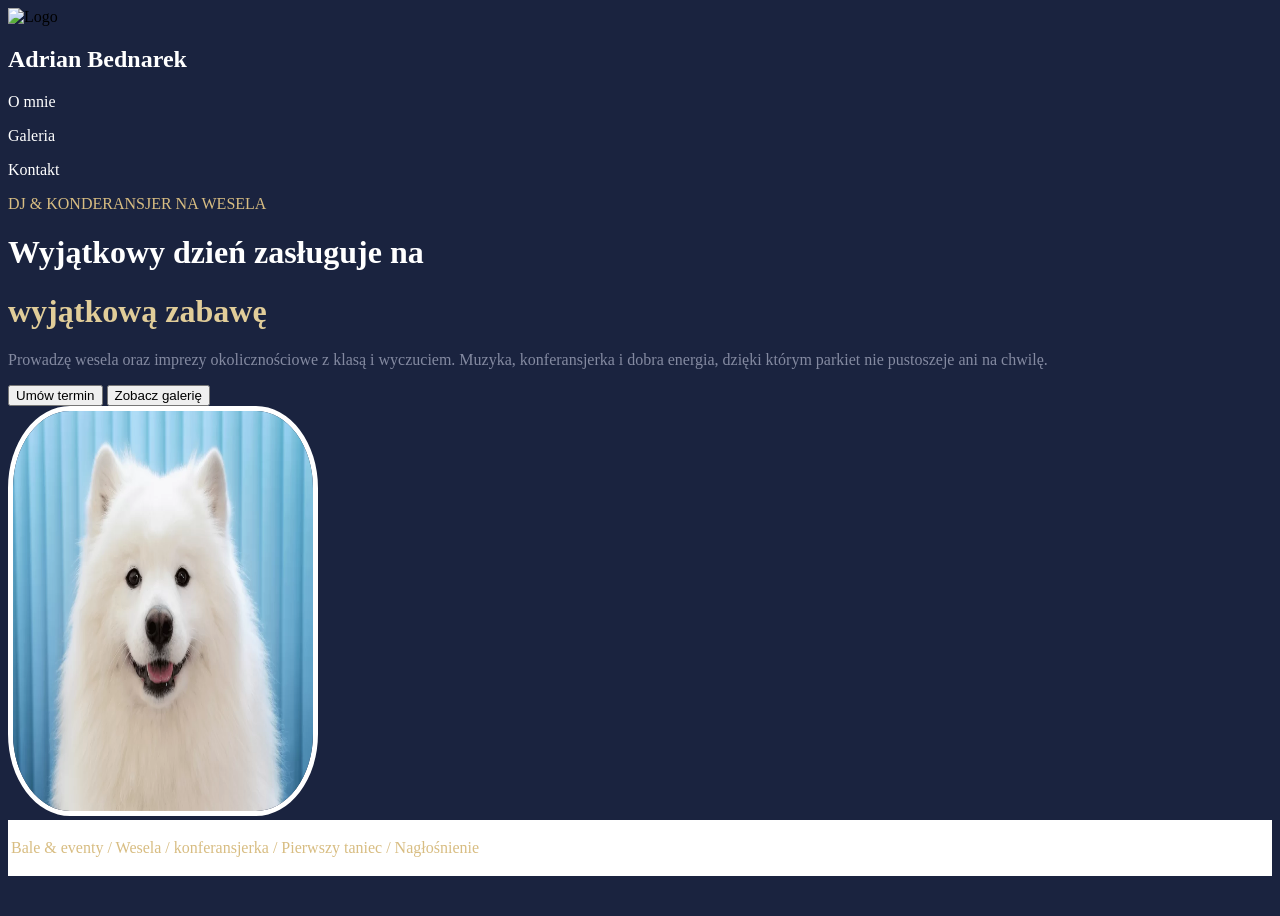
==== dj-site.html @ b56ab408 "Add initial DJ site (HTML, CSS, image) Adds a simple one-page DJ website: dj-site.html, dj-site.css " ====
<!doctype html>
<html lang="en">
	<head>
		<title>Strona DJ</title>
		<meta charset="UTF-8" />
		<meta name="viewport" content="width=device-width, inital-scale=1" />
		<link rel="stylesheet" href="dj-site.css" />
	</head>
	<body>
		<div class="header-section">
			<img src="logo.png" alt="Logo" class="logo" />
			<h2 class="title">Adrian Bednarek</h2>
			<p>O mnie</p>
			<p>Galeria</p>
			<p>Kontakt</p>
		</div>
		<div class="left-section">
			<p class="mini-title">DJ & KONDERANSJER NA WESELA</p>
			<div class="motto">
				<h1 class="motto-1">Wyjątkowy dzień zasługuje na</h1>
				<h1 class="motto-2">wyjątkową zabawę</h1>
			</div>
			<p class="description">
				Prowadzę wesela oraz imprezy okolicznościowe z klasą i wyczuciem.
				Muzyka, konferansjerka i dobra energia, dzięki którym parkiet nie
				pustoszeje ani na chwilę.
			</p>
			<div class="buttons-section">
				<button type="button">Umów termin</button>
				<button type="button" class="gallery-button">Zobacz galerię</button>
			</div>
		</div>
		<div class="right-section">
			<img src="photo1.png" alt="Photo of the DJ" class="photo" />
		</div>
		<div class="footer">
			<p class="footer-text">
				Bale & eventy / Wesela / konferansjerka / Pierwszy taniec / Nagłośnienie
			</p>
		</div>
	</body>
</html>
---- dj-site.css ----
:root {
	--background: #1a233f;
	--contrast-color: #d8bd82;
	--contrast-color-lighter: #e1cd99;
	--blue: #848aa1;
}

body {
	background-color: var(--background);
	min-height: 100vh;
}

.title {
	color: white;
}

.header-section p {
	color: white;
}

.mini-title {
	color: var(--contrast-color);
}

.motto-1 {
	color: white;
}

.motto-2 {
	color: var(--contrast-color-lighter);
}

.description {
	color: var(--blue);
}

.photo {
	width: 300px;
	height: 400px;
	border: 5px solid white;
	border-radius: 20%;
}

.footer {
	background-color: white;
	padding: 3px;
}

.footer-text {
	color: var(--contrast-color);
}
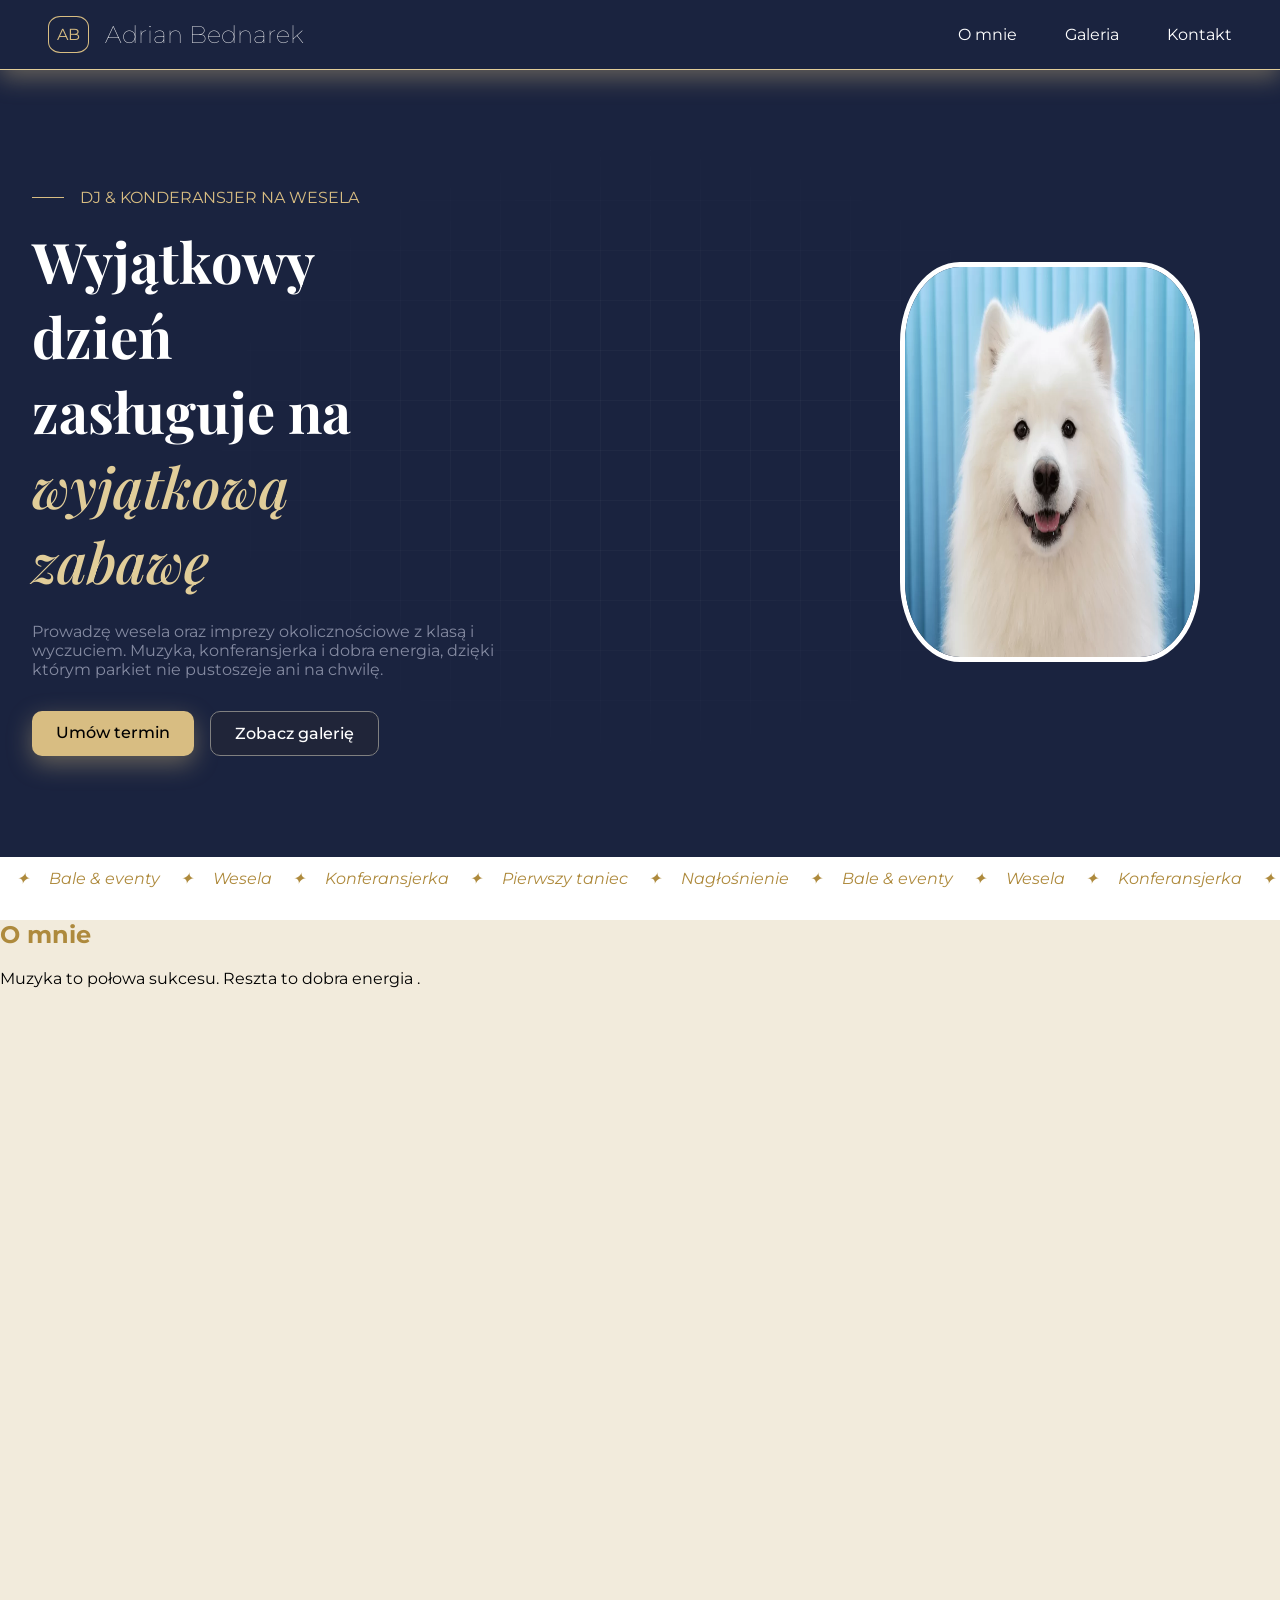
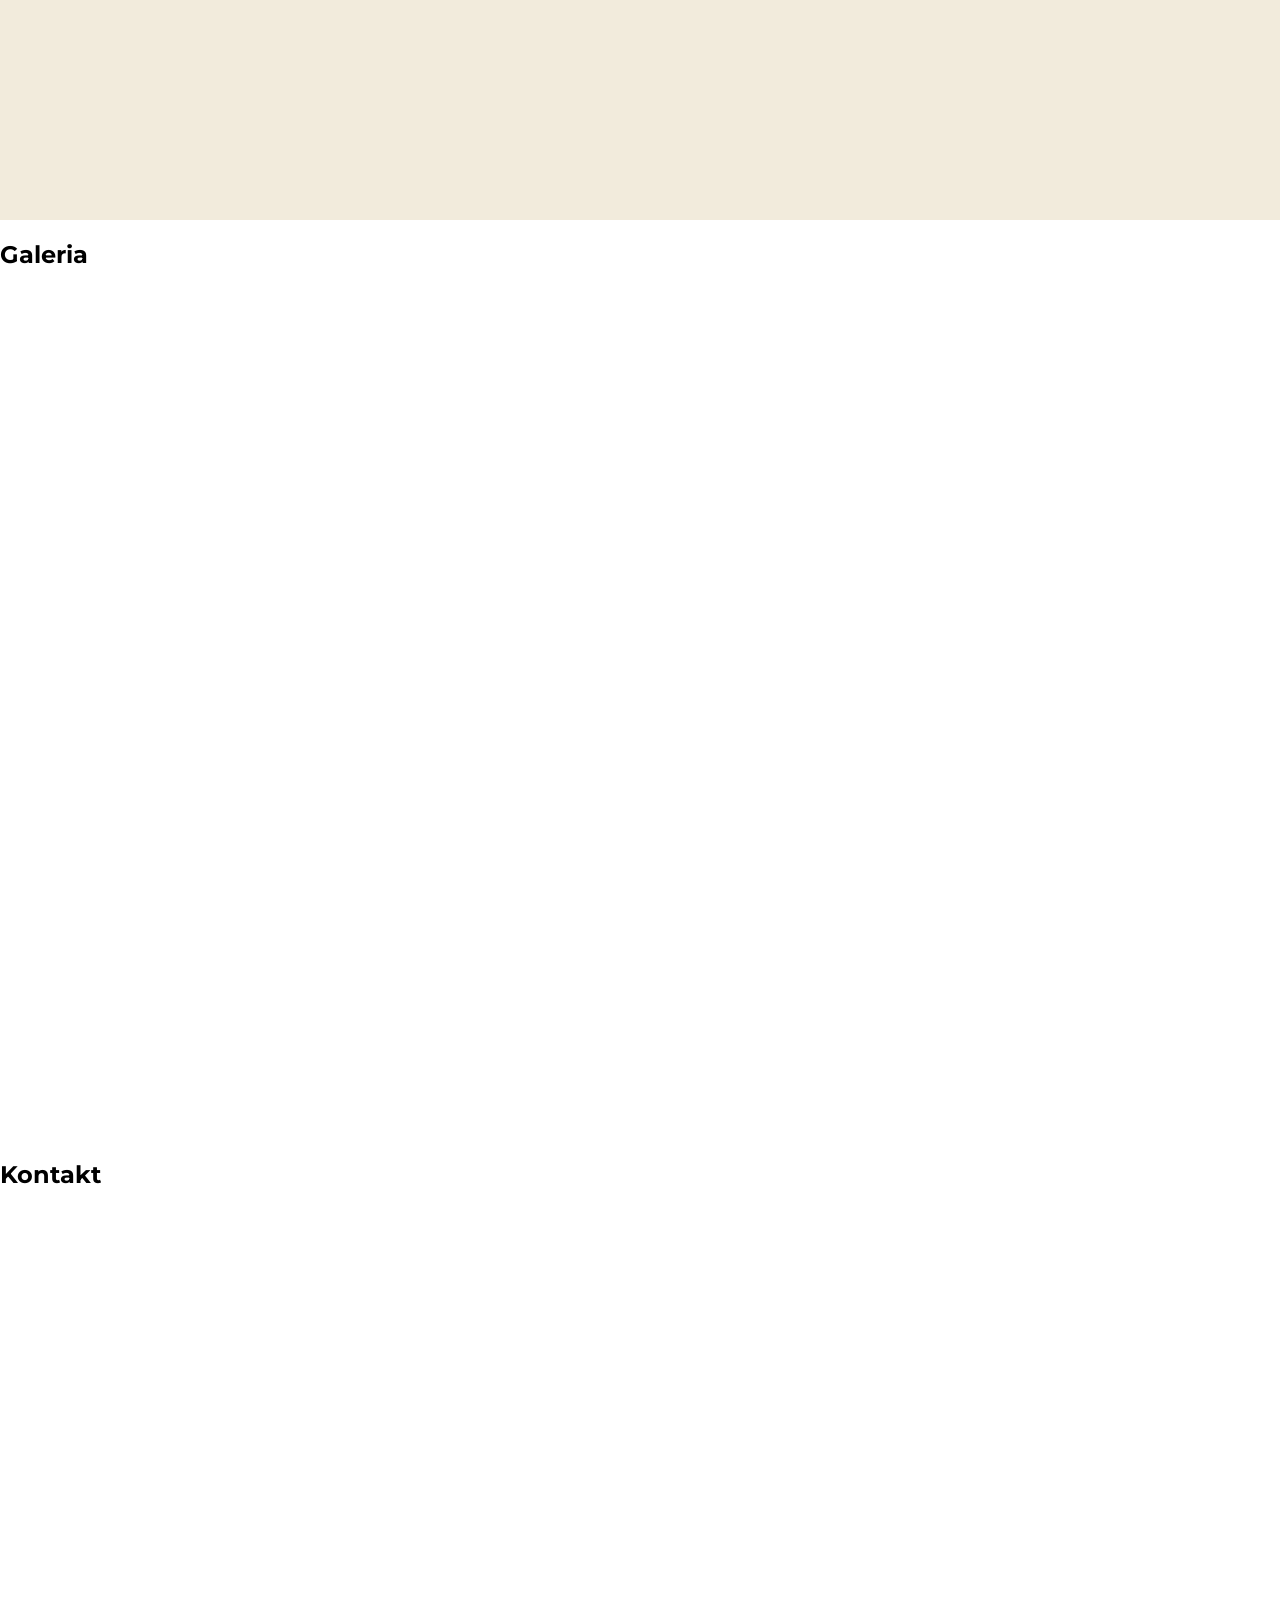
==== commit fd31a120: "Redesign hero, add grid background & layout Revamped homepage structure and styling: fixed viewport " ====
--- a/dj-site.html
+++ b/dj-site.html
@@ -3,40 +3,94 @@
 	<head>
 		<title>Strona DJ</title>
 		<meta charset="UTF-8" />
-		<meta name="viewport" content="width=device-width, inital-scale=1" />
+		<meta name="viewport" content="width=device-width, initial-scale=1" />
+		<link rel="preconnect" href="https://fonts.googleapis.com" />
+		<link rel="preconnect" href="https://fonts.gstatic.com" crossorigin />
+		<link
+			href="https://fonts.googleapis.com/css2?family=Montserrat:wght@400;600&family=Playfair+Display:ital,wght@0,600;1,600&display=swap"
+			rel="stylesheet"
+		/>
 		<link rel="stylesheet" href="dj-site.css" />
 	</head>
 	<body>
-		<div class="header-section">
-			<img src="logo.png" alt="Logo" class="logo" />
-			<h2 class="title">Adrian Bednarek</h2>
-			<p>O mnie</p>
-			<p>Galeria</p>
-			<p>Kontakt</p>
-		</div>
-		<div class="left-section">
-			<p class="mini-title">DJ & KONDERANSJER NA WESELA</p>
-			<div class="motto">
-				<h1 class="motto-1">Wyjątkowy dzień zasługuje na</h1>
-				<h1 class="motto-2">wyjątkową zabawę</h1>
+		<section id="home" class="hero-section">
+			<img src="grid.svg" class="grid-bg" alt="" />
+			<div class="header-section">
+				<div class="header-left">
+					<p class="logo">AB</p>
+					<h2 class="title">Adrian Bednarek</h2>
+				</div>
+				<div class="header-right">
+					<a href="#about-me">O mnie</a>
+					<a href="#gallery">Galeria</a>
+					<a href="#contact">Kontakt</a>
+				</div>
 			</div>
-			<p class="description">
-				Prowadzę wesela oraz imprezy okolicznościowe z klasą i wyczuciem.
-				Muzyka, konferansjerka i dobra energia, dzięki którym parkiet nie
-				pustoszeje ani na chwilę.
-			</p>
-			<div class="buttons-section">
-				<button type="button">Umów termin</button>
-				<button type="button" class="gallery-button">Zobacz galerię</button>
+			<div class="main">
+				<div class="main-left-section">
+					<p class="mini-title">DJ & KONDERANSJER NA WESELA</p>
+					<div class="motto">
+						<h1 class="motto-1">Wyjątkowy dzień zasługuje na</h1>
+						<h1 class="motto-2">wyjątkową zabawę</h1>
+					</div>
+					<p class="description">
+						Prowadzę wesela oraz imprezy okolicznościowe z klasą i wyczuciem.
+						Muzyka, konferansjerka i dobra energia, dzięki którym parkiet nie
+						pustoszeje ani na chwilę.
+					</p>
+					<div class="main-buttons-section">
+						<a href="url" class="contact-button">Umów termin</a>
+						<a href="url" class="gallery-button">Zobacz galerię</a>
+					</div>
+				</div>
+				<div class="main-right-section">
+					<img src="photo1.png" alt="Photo of the DJ" class="photo" />
+				</div>
 			</div>
-		</div>
-		<div class="right-section">
-			<img src="photo1.png" alt="Photo of the DJ" class="photo" />
-		</div>
-		<div class="footer">
-			<p class="footer-text">
-				Bale & eventy / Wesela / konferansjerka / Pierwszy taniec / Nagłośnienie
-			</p>
-		</div>
+			<div class="footer">
+				<div class="marquee-track">
+					<span class="marquee-item">
+						<span class="star">✦</span> Bale &amp; eventy
+						<span class="star">✦</span> Wesela
+						<span class="star">✦</span> Konferansjerka
+						<span class="star">✦</span> Pierwszy taniec
+						<span class="star">✦</span> Nagłośnienie
+						<span class="star">✦</span> Bale &amp; eventy
+						<span class="star">✦</span> Wesela
+						<span class="star">✦</span> Konferansjerka
+						<span class="star">✦</span> Pierwszy taniec
+						<span class="star">✦</span> Nagłośnienie
+					</span>
+					<span class="marquee-item">
+						<span class="star">✦</span> Bale &amp; eventy
+						<span class="star">✦</span> Wesela
+						<span class="star">✦</span> Konferansjerka
+						<span class="star">✦</span> Pierwszy taniec
+						<span class="star">✦</span> Nagłośnienie
+						<span class="star">✦</span> Bale &amp; eventy
+						<span class="star">✦</span> Wesela
+						<span class="star">✦</span> Konferansjerka
+						<span class="star">✦</span> Pierwszy taniec
+						<span class="star">✦</span> Nagłośnienie
+					</span>
+				</div>
+			</div>
+		</section>
+		<section id="about-me" class="page-section">
+			<h2>O mnie</h2>
+			<div class="about-me-right-section">
+				<p>
+					Muzyka to połowa sukcesu. Reszta to
+					<span class="accent">dobra energia</span>
+					.
+				</p>
+			</div>
+		</section>
+		<section id="gallery" class="page-section">
+			<h2>Galeria</h2>
+		</section>
+		<section id="contact" class="page-section">
+			<h2>Kontakt</h2>
+		</section>
 	</body>
 </html>
--- a/dj-site.css
+++ b/dj-site.css
@@ -1,37 +1,141 @@
 :root {
-	--background: #1a233f;
+	--background-home: #1a233f;
+	--background-about-me: #f2ebdc;
 	--contrast-color: #d8bd82;
+	--contrast-color-darker: hsl(41, 48%, 46%);
 	--contrast-color-lighter: #e1cd99;
 	--blue: #848aa1;
+	--gray-blue: #202539;
+}
+
+* {
+	box-sizing: border-box;
+}
+
+html {
+	scroll-behavior: smooth;
 }
 
 body {
-	background-color: var(--background);
+	margin: 0;
+	font-family: "Montserrat", sans-serif;
+}
+
+.page-section {
 	min-height: 100vh;
 }
 
+.hero-section {
+	position: relative;
+	z-index: 0;
+	background-color: var(--background-home);
+	min-height: 100vh;
+	display: flex;
+	flex-direction: column;
+}
+
+.grid-bg {
+	position: absolute;
+	inset: 0;
+	width: 100%;
+	height: 100%;
+	z-index: -1;
+	pointer-events: none;
+}
+
+.header-section {
+	display: flex;
+	align-items: center;
+	justify-content: space-between;
+	width: 100%;
+	border-bottom: 1px solid var(--contrast-color-lighter);
+	box-shadow: 0 8px 24px rgba(216, 189, 130, 0.4);
+}
+
+.logo {
+	justify-self: left;
+	border: 0.01rem solid var(--contrast-color);
+	padding: 0.5rem;
+	border-radius: 30%;
+	color: var(--contrast-color);
+}
+
 .title {
 	color: white;
-}
-
-.header-section p {
-	color: white;
+	font-weight: 100;
+}
+
+.header-left {
+	display: flex;
+	align-items: center;
+	gap: 1rem;
+	padding: 0 0 0 3rem;
+}
+
+.header-right {
+	display: flex;
+	align-items: center;
+	gap: 3rem;
+	padding: 0 3rem 0 0;
+}
+
+.header-section a {
+	color: white;
+	text-decoration: none;
+}
+
+.main {
+	flex: 1;
+	display: flex;
+	align-items: center;
+	justify-content: space-between;
+}
+
+.main-left-section {
+	padding: 0 0 0 2rem;
+}
+
+.main-right-section {
+	padding: 0 5rem 0 0;
 }
 
 .mini-title {
+	display: flex;
+	align-items: center;
+	gap: 1rem;
 	color: var(--contrast-color);
 }
 
+.mini-title::before {
+	content: "";
+	width: 2em;
+	height: 1px;
+	background-color: var(--contrast-color);
+}
+
+.motto-1,
+.motto-2 {
+	font-family: "Playfair Display", serif;
+	font-size: 3.5rem;
+	margin: 0;
+}
+
 .motto-1 {
 	color: white;
+	max-width: 10ch;
 }
 
 .motto-2 {
 	color: var(--contrast-color-lighter);
+	font-style: italic;
+	font-weight: 550;
+	max-width: 10ch;
 }
 
 .description {
 	color: var(--blue);
+	max-width: 45ch;
+	margin: 1.5rem 0 2rem 0;
 }
 
 .photo {
@@ -41,11 +145,78 @@
 	border-radius: 20%;
 }
 
+.main-buttons-section {
+	display: flex;
+	gap: 1rem;
+}
+
+.main-buttons-section a {
+	display: inline-block;
+	padding: 0.75rem 1.5rem;
+	text-decoration: none;
+	border-radius: 10px;
+	font-weight: 510;
+}
+
+.contact-button {
+	background-color: var(--contrast-color);
+	color: var(--background);
+	box-shadow: 0 8px 24px rgba(216, 189, 130, 0.4);
+	transition: box-shadow 0.3s;
+}
+
+.contact-button:hover {
+	box-shadow: 0 8px 32px rgba(216, 189, 130, 0.6);
+}
+
+.gallery-button {
+	background-color: var(--gray-blue);
+	color: white;
+	border: 0.01rem solid gray;
+}
+
 .footer {
+	overflow: hidden;
 	background-color: white;
-	padding: 3px;
-}
-
-.footer-text {
-	color: var(--contrast-color);
-}
+	padding: 0.75rem 0;
+}
+
+.marquee-track {
+	display: flex;
+	width: max-content;
+	animation: scroll 15s linear infinite;
+}
+
+.marquee-item {
+	white-space: nowrap;
+	color: var(--contrast-color-darker);
+	font-style: italic;
+}
+
+.star {
+	margin: 0 1rem 0 1rem;
+}
+
+@keyframes scroll {
+	from {
+		transform: translateX(0);
+	}
+	to {
+		transform: translateX(-50%);
+	}
+}
+
+#about-me {
+	background-color: var(--background-about-me);
+}
+
+#about-me h2 {
+	display: flex;
+	align-items: center;
+	gap: 1rem;
+	color: var(--contrast-color-darker);
+}
+
+#about-me h1 {
+	color: black;
+}
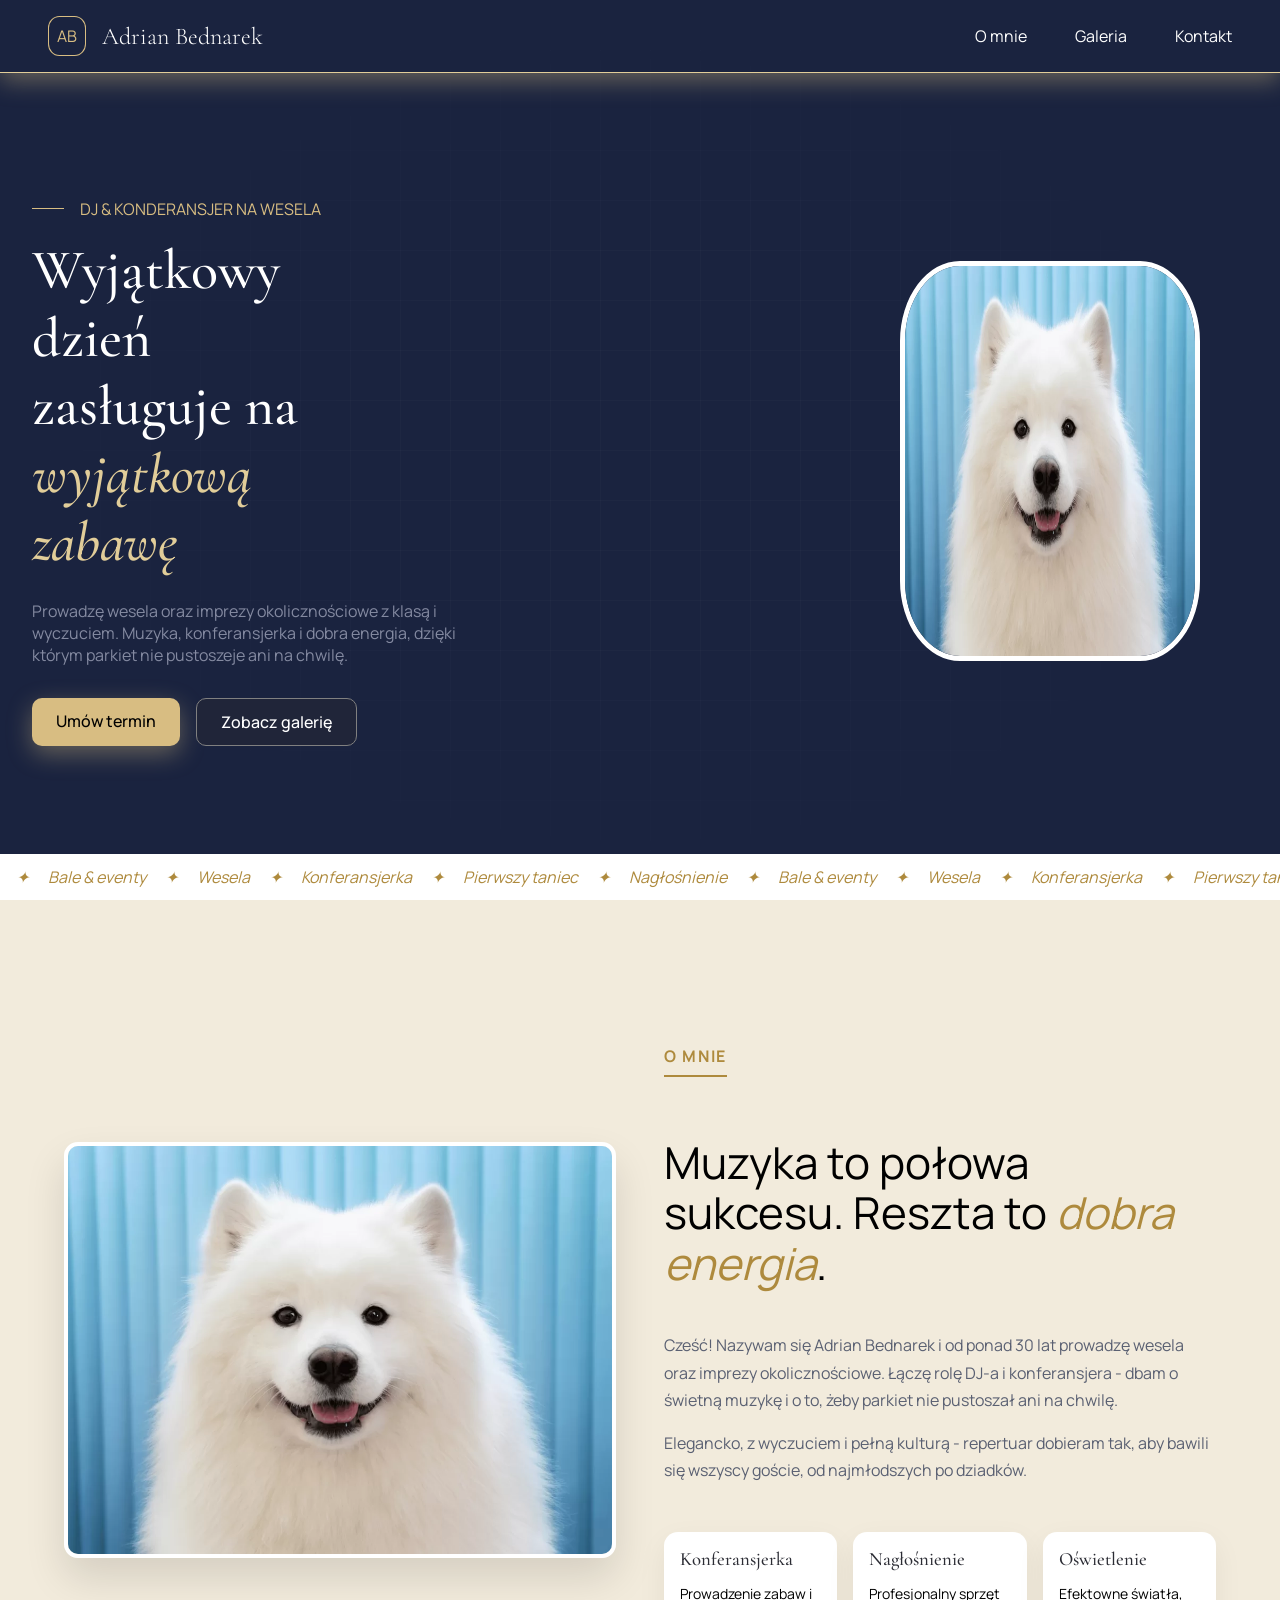
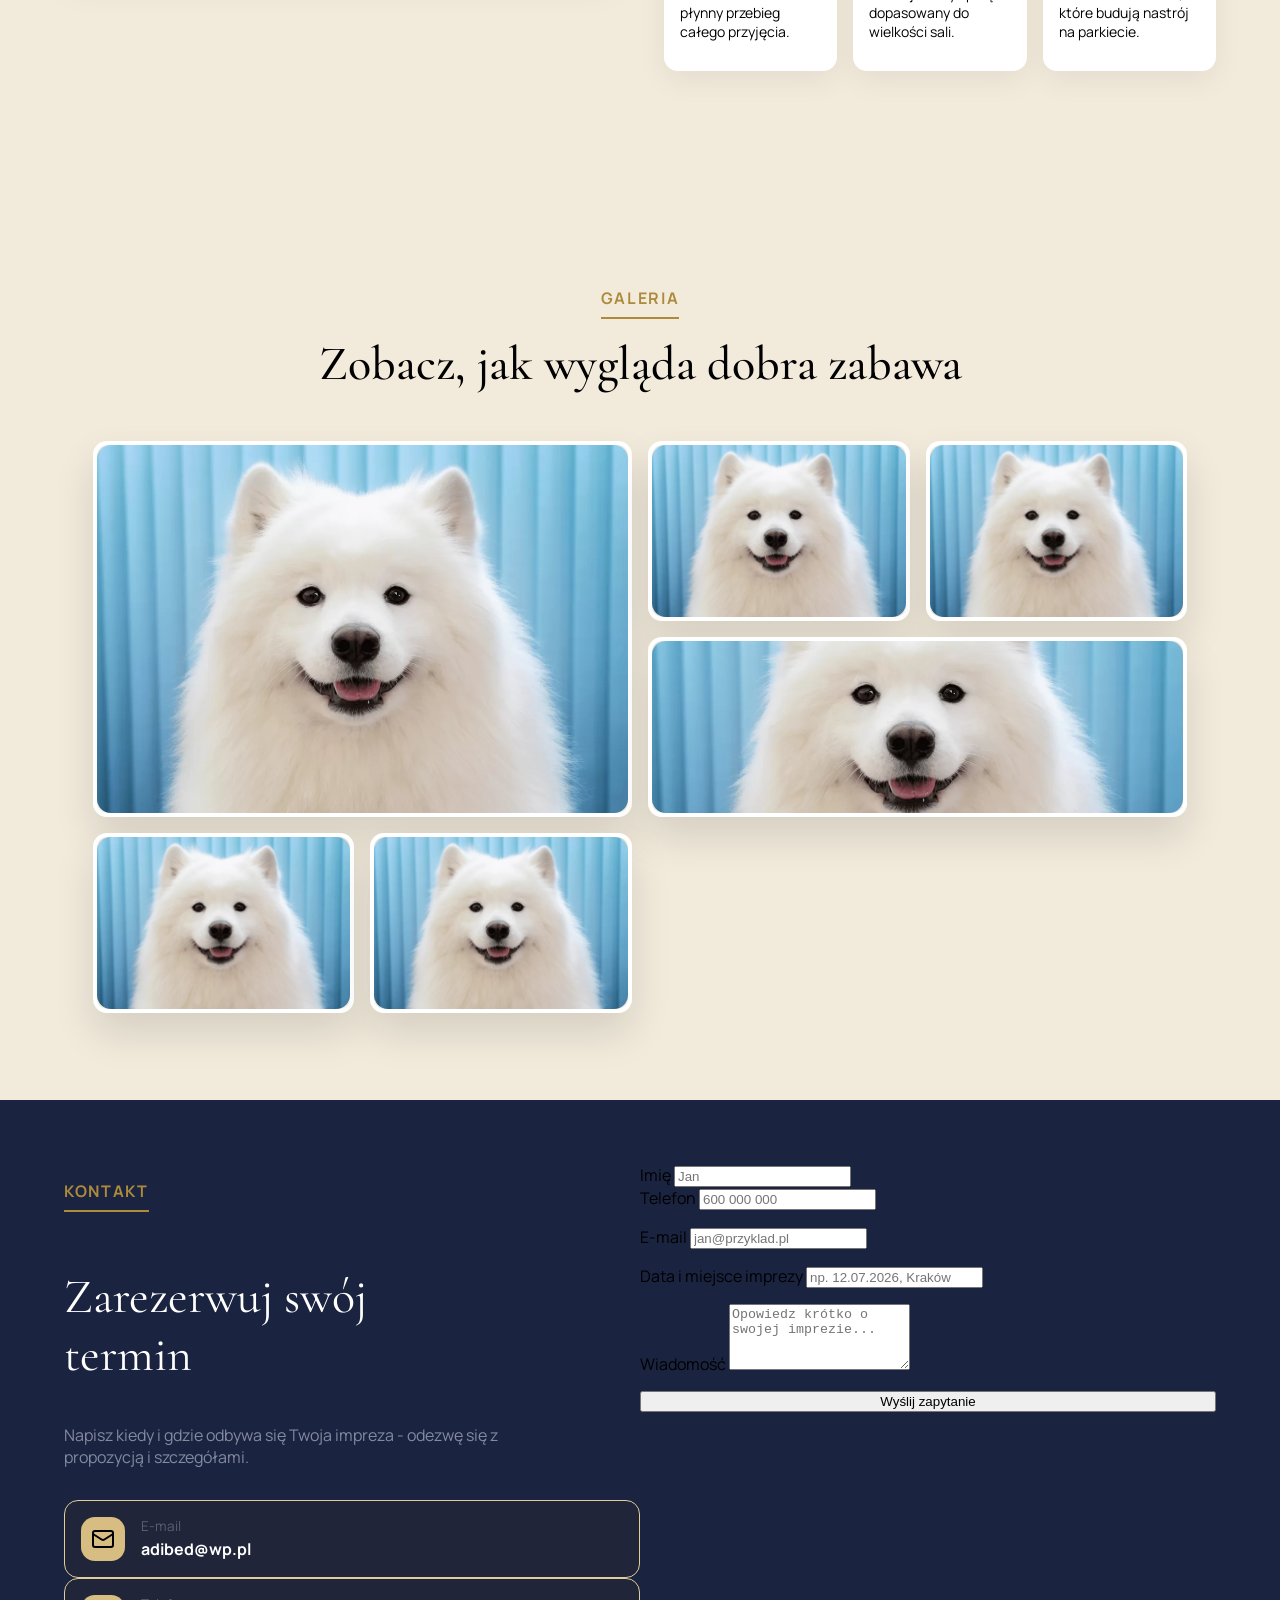
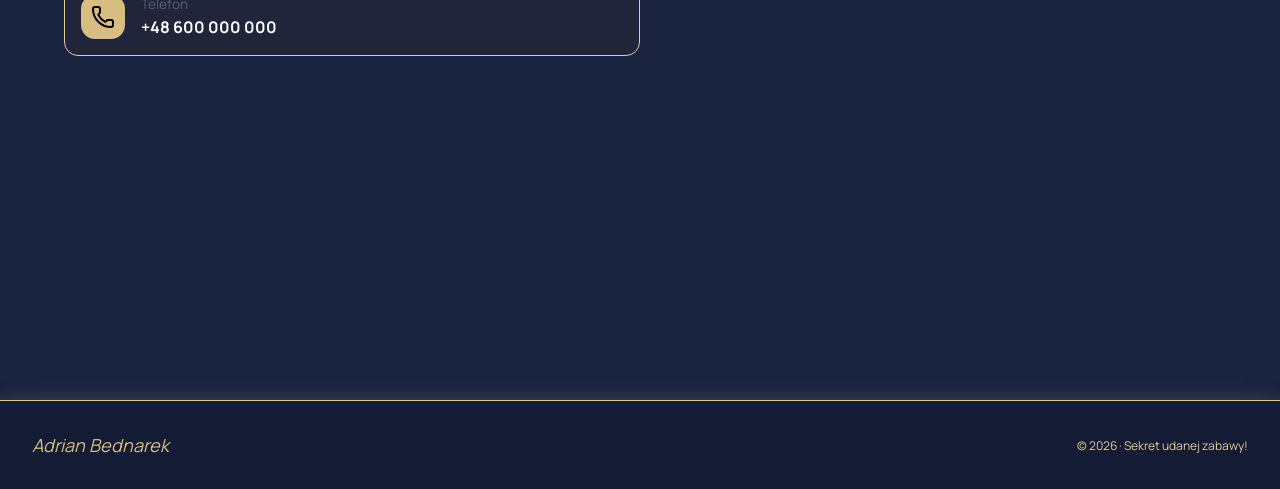
==== commit a86416bf: "Revamp site styles and add content sections Overhaul styling and layout: reorganized CSS variables a" ====
--- a/dj-site.html
+++ b/dj-site.html
@@ -7,14 +7,19 @@
 		<link rel="preconnect" href="https://fonts.googleapis.com" />
 		<link rel="preconnect" href="https://fonts.gstatic.com" crossorigin />
 		<link
-			href="https://fonts.googleapis.com/css2?family=Montserrat:wght@400;600&family=Playfair+Display:ital,wght@0,600;1,600&display=swap"
+			href="https://fonts.googleapis.com/css2?family=Cormorant+Garamond:ital,wght@0,300..700;1,300..700&family=Libertinus+Serif:ital,wght@0,400;0,600;0,700;1,400;1,600;1,700&display=swap"
+			rel="stylesheet"
+		/>
+		<link rel="preconnect" href="https://fonts.googleapis.com" />
+		<link rel="preconnect" href="https://fonts.gstatic.com" crossorigin />
+		<link
+			href="https://fonts.googleapis.com/css2?family=Cormorant+Garamond:ital,wght@0,300..700;1,300..700&family=Libertinus+Serif:ital,wght@0,400;0,600;0,700;1,400;1,600;1,700&family=Manrope:wght@200..800&display=swap"
 			rel="stylesheet"
 		/>
 		<link rel="stylesheet" href="dj-site.css" />
 	</head>
 	<body>
 		<section id="home" class="hero-section">
-			<img src="grid.svg" class="grid-bg" alt="" />
 			<div class="header-section">
 				<div class="header-left">
 					<p class="logo">AB</p>
@@ -77,20 +82,161 @@
 			</div>
 		</section>
 		<section id="about-me" class="page-section">
-			<h2>O mnie</h2>
+			<div class="about-me-left-section">
+				<img src="photo1.png" alt="photo" />
+			</div>
 			<div class="about-me-right-section">
-				<p>
+				<p class="about-me-title">O mnie</p>
+				<p class="about-me-motto">
 					Muzyka to połowa sukcesu. Reszta to
-					<span class="accent">dobra energia</span>
-					.
-				</p>
+					<span class="accent">dobra energia</span>.
+				</p>
+				<p class="about-me-description">
+					Cześć! Nazywam się Adrian Bednarek i od ponad 30 lat prowadzę wesela
+					oraz imprezy okolicznościowe. Łączę rolę DJ-a i konferansjera - dbam o
+					świetną muzykę i o to, żeby parkiet nie pustoszał ani na chwilę.
+				</p>
+				<p class="about-me-description">
+					Elegancko, z wyczuciem i pełną kulturą - repertuar dobieram tak, aby
+					bawili się wszyscy goście, od najmłodszych po dziadków.
+				</p>
+				<div class="services">
+					<div class="service">
+						<h3 class="service-title">Konferansjerka</h3>
+						<p class="service-description">
+							Prowadzenie zabaw i płynny przebieg całego przyjęcia.
+						</p>
+					</div>
+					<div class="service">
+						<h3 class="service-title">Nagłośnienie</h3>
+						<p class="service-description">
+							Profesjonalny sprzęt dopasowany do wielkości sali.
+						</p>
+					</div>
+					<div class="service">
+						<h3 class="service-title">Oświetlenie</h3>
+						<p class="service-description">
+							Efektowne światła, które budują nastrój na parkiecie.
+						</p>
+					</div>
+				</div>
 			</div>
 		</section>
 		<section id="gallery" class="page-section">
-			<h2>Galeria</h2>
+			<p class="gallery-title">Galeria</p>
+			<h2>Zobacz, jak wygląda dobra zabawa</h2>
+			<div class="gallery-grid">
+				<div class="gallery-item big">
+					<img src="photo1.png" alt="photo" />
+				</div>
+				<div class="gallery-item">
+					<img src="photo1.png" alt="photo" />
+				</div>
+				<div class="gallery-item">
+					<img src="photo1.png" alt="photo" />
+				</div>
+				<div class="gallery-item wide">
+					<img src="photo1.png" alt="photo" />
+				</div>
+				<div class="gallery-item">
+					<img src="photo1.png" alt="photo" />
+				</div>
+				<div class="gallery-item">
+					<img src="photo1.png" alt="photo" />
+				</div>
+			</div>
 		</section>
 		<section id="contact" class="page-section">
-			<h2>Kontakt</h2>
-		</section>
+			<div class="contact-left-section">
+				<p class="contact-title">Kontakt</p>
+				<h2>Zarezerwuj swój termin</h2>
+				<p class="description">
+					Napisz kiedy i gdzie odbywa się Twoja impreza - odezwę się z
+					propozycją i szczegółami.
+				</p>
+				<a href="mailto:adibed@wp.pl" class="contact-card">
+					<span class="contact-card-icon">
+						<img src="mail.svg" alt="" class="icon" />
+					</span>
+					<div class="contact-card-text">
+						<span class="contact-card-label">E-mail</span>
+						<span class="contact-card-value">adibed@wp.pl</span>
+					</div>
+				</a>
+				<a href="tel:+48600000000" class="contact-card">
+					<span class="contact-card-icon">
+						<img src="phone.svg" alt="" class="icon" />
+					</span>
+					<div class="contact-card-text">
+						<span class="contact-card-label">Telefon</span>
+						<span class="contact-card-value">+48 600 000 000</span>
+					</div>
+				</a>
+			</div>
+			<div class="contact-right-section">
+				<form
+					class="contact-form"
+					action="https://api.web3forms.com/submit"
+					method="POST"
+				>
+					<input type="hidden" name="access_key" value="TWÓJ-KLUCZ" />
+					<div class="form-row">
+						<div class="form-field">
+							<label for="name">Imię</label>
+							<input
+								type="text"
+								id="name"
+								name="imie"
+								placeholder="Jan"
+								required
+							/>
+						</div>
+						<div class="form-field">
+							<label for="phone">Telefon</label>
+							<input
+								type="tel"
+								id="phone"
+								name="telefon"
+								placeholder="600 000 000"
+								required
+							/>
+						</div>
+					</div>
+					<div class="form-field">
+						<label for="email">E-mail</label>
+						<input
+							type="email"
+							id="email"
+							name="email"
+							placeholder="jan@przyklad.pl"
+							required
+						/>
+					</div>
+					<div class="form-field">
+						<label for="event">Data i miejsce imprezy</label>
+						<input
+							type="text"
+							id="event"
+							name="data_miejsce"
+							placeholder="np. 12.07.2026, Kraków"
+						/>
+					</div>
+					<div class="form-field">
+						<label for="message">Wiadomość</label>
+						<textarea
+							id="message"
+							name="wiadomosc"
+							rows="4"
+							placeholder="Opowiedz krótko o swojej imprezie..."
+						></textarea>
+					</div>
+					<button type="submit">Wyślij zapytanie</button>
+				</form>
+			</div>
+		</section>
+		<footer class="site-footer">
+			<p class="site-footer-name">Adrian Bednarek</p>
+			<p class="site-footer-copy">© 2026 · Sekret udanej zabawy!</p>
+		</footer>
 	</body>
 </html>
--- a/dj-site.css
+++ b/dj-site.css
@@ -1,11 +1,14 @@
 :root {
-	--background-home: #1a233f;
-	--background-about-me: #f2ebdc;
+	--dark-background: #1a233f;
+	--light-background: #f2ebdc;
 	--contrast-color: #d8bd82;
 	--contrast-color-darker: hsl(41, 48%, 46%);
 	--contrast-color-lighter: #e1cd99;
 	--blue: #848aa1;
 	--gray-blue: #202539;
+	--text-color: #2b2c34;
+	--text-color-gray: #5a6072;
+	--footer-background: #141b34;
 }
 
 * {
@@ -18,7 +21,17 @@
 
 body {
 	margin: 0;
-	font-family: "Montserrat", sans-serif;
+	font-family: "Manrope", sans-serif;
+}
+
+h1,
+h2,
+h3,
+h4,
+h5,
+h6 {
+	font-family: "Cormorant Garamond", sans-serif;
+	font-weight: 500;
 }
 
 .page-section {
@@ -28,19 +41,30 @@
 .hero-section {
 	position: relative;
 	z-index: 0;
-	background-color: var(--background-home);
+	background-color: var(--dark-background);
 	min-height: 100vh;
 	display: flex;
 	flex-direction: column;
 }
 
-.grid-bg {
+.hero-section::before {
+	content: "";
 	position: absolute;
 	inset: 0;
-	width: 100%;
-	height: 100%;
 	z-index: -1;
 	pointer-events: none;
+
+	background-image:
+		linear-gradient(rgba(255, 255, 255, 0.02) 1px, transparent 1px),
+		linear-gradient(90deg, rgba(255, 255, 255, 0.02) 1px, transparent 1px);
+	background-size: 50px 50px;
+
+	-webkit-mask-image: radial-gradient(
+		ellipse at center,
+		black 30%,
+		transparent 75%
+	);
+	mask-image: radial-gradient(ellipse at center, black 30%, transparent 75%);
 }
 
 .header-section {
@@ -115,9 +139,9 @@
 
 .motto-1,
 .motto-2 {
-	font-family: "Playfair Display", serif;
 	font-size: 3.5rem;
 	margin: 0;
+	font-weight: 500;
 }
 
 .motto-1 {
@@ -128,7 +152,6 @@
 .motto-2 {
 	color: var(--contrast-color-lighter);
 	font-style: italic;
-	font-weight: 550;
 	max-width: 10ch;
 }
 
@@ -207,16 +230,267 @@
 }
 
 #about-me {
-	background-color: var(--background-about-me);
-}
-
-#about-me h2 {
-	display: flex;
-	align-items: center;
-	gap: 1rem;
+	background-color: var(--light-background);
+	display: flex;
+	align-items: center;
+	gap: 3rem;
+	padding: 4rem;
+}
+
+.about-me-title {
+	display: inline-block;
+	font-size: 1rem;
+	letter-spacing: 0.15ch;
+	font-weight: bold;
+	text-transform: uppercase;
 	color: var(--contrast-color-darker);
 }
 
-#about-me h1 {
-	color: black;
-}
+.about-me-title::after {
+	content: "";
+	display: block;
+	width: 100%;
+	height: 2px;
+	background-color: var(--contrast-color-darker);
+	margin-top: 0.5rem;
+}
+
+.about-me-left-section {
+	flex: 1;
+	display: flex;
+	justify-content: flex-end;
+}
+
+.about-me-left-section img {
+	margin: 0 0 0 3rem;
+	width: 100%;
+	max-width: 800px;
+	height: auto;
+	border: 4px solid white;
+	border-radius: 14px;
+	box-shadow: 0 20px 40px rgba(0, 0, 0, 0.12);
+	margin: 0;
+}
+
+.about-me-right-section {
+	flex: 1;
+}
+
+.about-me-motto {
+	font-size: 2.75rem;
+	line-height: 1.15;
+	max-width: 25ch;
+}
+
+.accent {
+	color: var(--contrast-color-darker);
+	font-style: italic;
+}
+
+.about-me-description {
+	color: var(--text-color-gray);
+	line-height: 1.7;
+	max-width: 55ch;
+}
+
+.services {
+	display: flex;
+	align-items: stretch;
+	gap: 1rem;
+}
+
+.service {
+	background-color: white;
+	padding: 1rem;
+	margin: 2rem 0 0 0;
+	border-radius: 14px;
+	box-shadow: 0 10px 30px rgba(0, 0, 0, 0.06);
+}
+
+.service-title {
+	color: var(--text-color);
+	margin: 0 0 0.5rem 0;
+}
+
+.service-description {
+	font-size: 14px;
+	max-width: 16ch;
+}
+
+#gallery {
+	background-color: var(--light-background);
+	display: flex;
+	align-items: center;
+	justify-content: center;
+	flex-direction: column;
+	padding: 4rem 2rem;
+}
+
+.gallery-title {
+	display: inline-block;
+	font-size: 1rem;
+	letter-spacing: 0.15ch;
+	font-weight: bold;
+	text-transform: uppercase;
+	color: var(--contrast-color-darker);
+	margin: 0;
+}
+
+.gallery-title::after {
+	content: "";
+	display: block;
+	width: 100%;
+	height: 2px;
+	background-color: var(--contrast-color-darker);
+	margin-top: 0.5rem;
+}
+
+#gallery h2 {
+	font-size: 48px;
+	margin: 1rem 0 3rem 0;
+}
+
+.gallery-grid {
+	display: grid;
+	grid-template-columns: repeat(4, 1fr);
+	grid-auto-rows: 180px;
+	gap: 1rem;
+	width: 100%;
+	max-width: min(90%, 120rem);
+}
+
+.gallery-item {
+	display: flex;
+	flex-direction: column;
+	align-items: center;
+	justify-content: center;
+	border: 4px solid white;
+	border-radius: 14px;
+	box-shadow: 0 20px 40px rgba(0, 0, 0, 0.12);
+}
+
+.big {
+	grid-column: 1 / span 2;
+	grid-row: 1 / span 2;
+}
+
+.wide {
+	grid-column: 3 / span 2;
+	grid-row: 2;
+}
+
+.gallery-item img {
+	width: 100%;
+	height: 100%;
+	object-fit: cover;
+	border-radius: 14px;
+}
+
+#contact {
+	background-color: var(--dark-background);
+	display: flex;
+	align-items: top;
+	padding: 4rem;
+}
+
+.contact-left-section {
+	flex: 1;
+}
+
+.contact-right-section {
+	flex: 1;
+}
+
+.contact-title {
+	display: inline-block;
+	font-size: 1rem;
+	letter-spacing: 0.15ch;
+	font-weight: bold;
+	text-transform: uppercase;
+	color: var(--contrast-color-darker);
+}
+
+.contact-title::after {
+	content: "";
+	display: block;
+	width: 100%;
+	height: 2px;
+	background-color: var(--contrast-color-darker);
+	margin-top: 0.5rem;
+}
+
+#contact h2 {
+	color: white;
+	font-size: 48px;
+	max-width: 18ch;
+	font-weight: 400;
+}
+
+.contact-card {
+	display: flex;
+	align-items: center;
+	border-radius: 14px;
+	border: 1px solid var(--contrast-color-lighter);
+	background-color: var(--gray-blue);
+	text-decoration: none;
+	gap: 1rem;
+	padding: 1rem;
+}
+
+.contact-card-icon {
+	display: flex;
+	align-items: center;
+	justify-content: center;
+	width: 44px;
+	height: 44px;
+	flex-shrink: 0;
+	border-radius: 14px;
+	background-color: var(--contrast-color);
+}
+
+.contact-card-text {
+	display: flex;
+	flex-direction: column;
+	gap: 0.15rem;
+}
+
+.contact-card-label {
+	color: var(--text-color-gray);
+	font-size: 0.85rem;
+}
+
+.contact-card-value {
+	color: white;
+	font-weight: bold;
+}
+
+.contact-form {
+	display: flex;
+	flex-direction: column;
+	gap: 1rem;
+}
+
+.site-footer {
+	background-color: #141b34;
+	display: flex;
+	align-items: center;
+	justify-content: space-between;
+	padding: 2rem;
+	border-top: 1px solid var(--contrast-color-lighter);
+	box-shadow: 0 8px 24px rgba(216, 189, 130, 0.4);
+}
+
+.site-footer-name {
+	margin: 0;
+	color: var(--contrast-color);
+	justify-content: flex-start;
+	font-size: 18px;
+	font-style: italic;
+}
+
+.site-footer-copy {
+	margin: 0;
+	color: var(--contrast-color-lighter);
+	font-size: 12px;
+	justify-content: flex-end;
+}
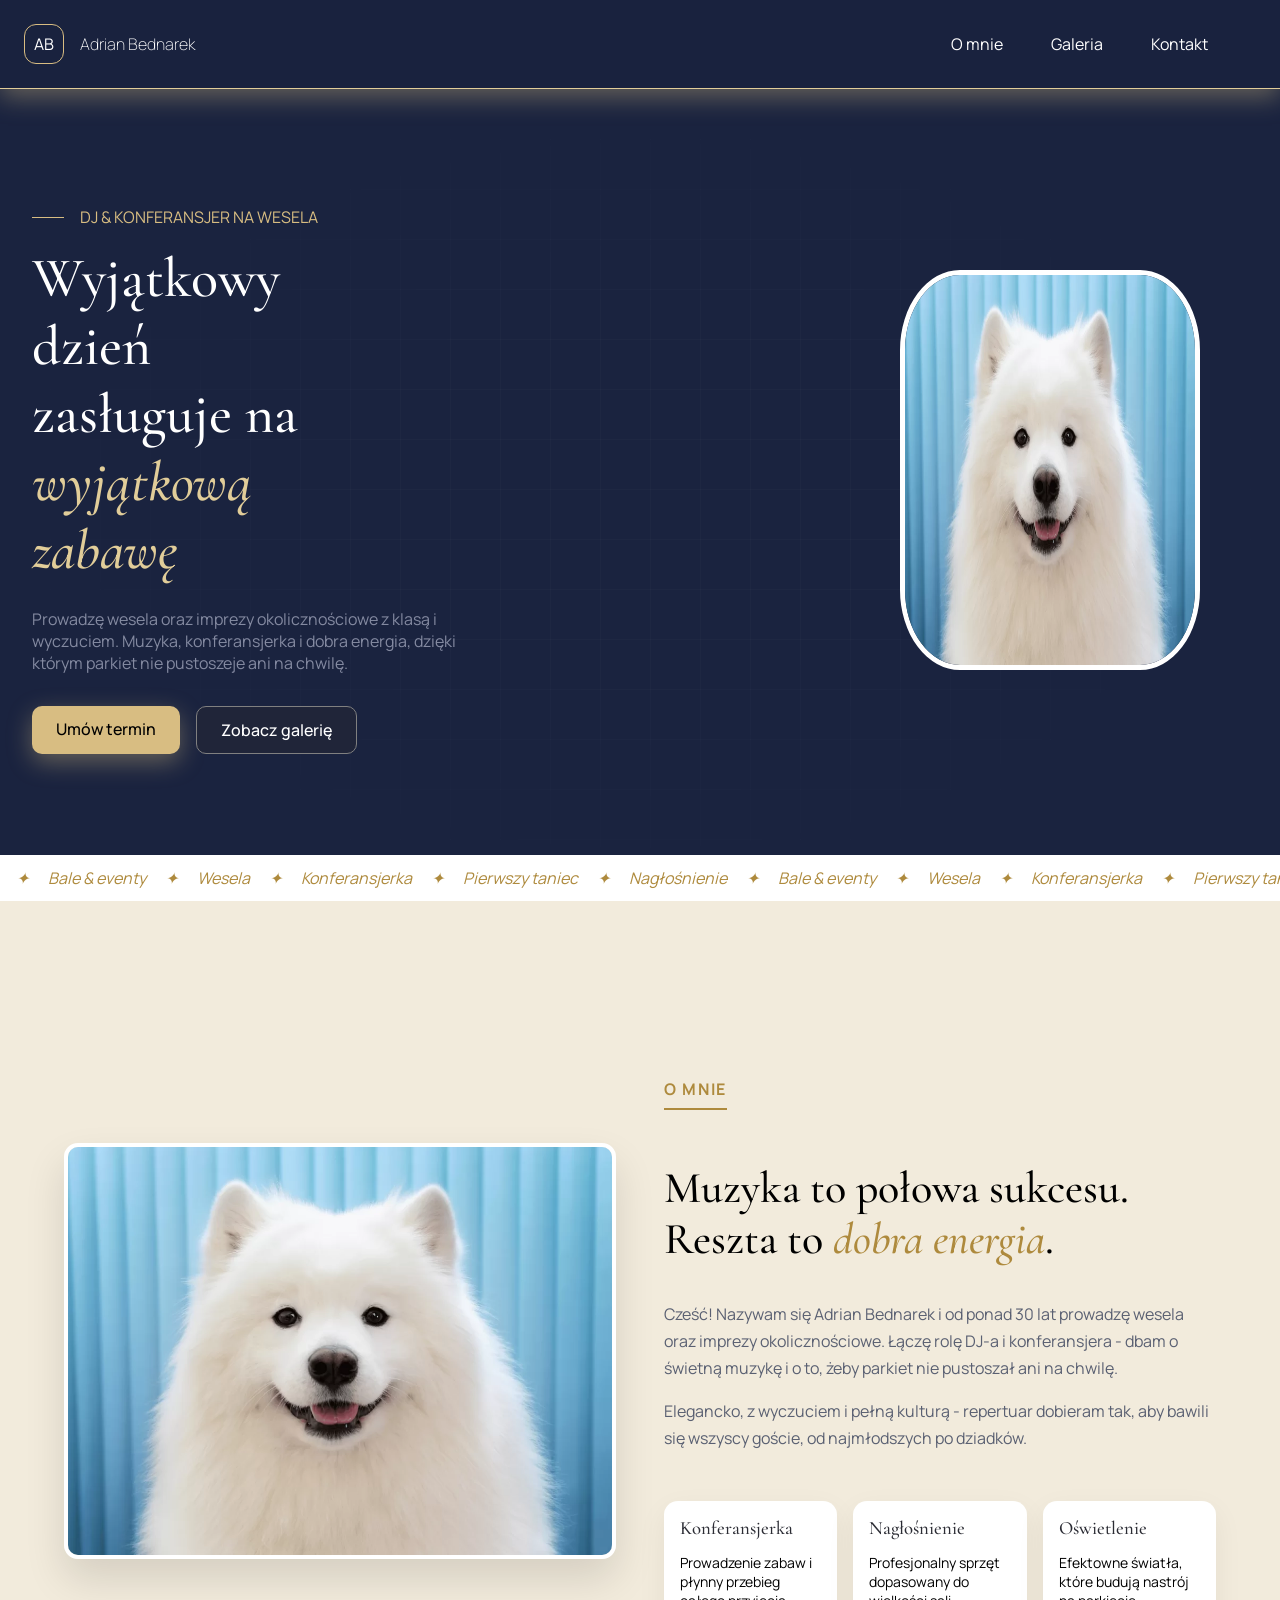
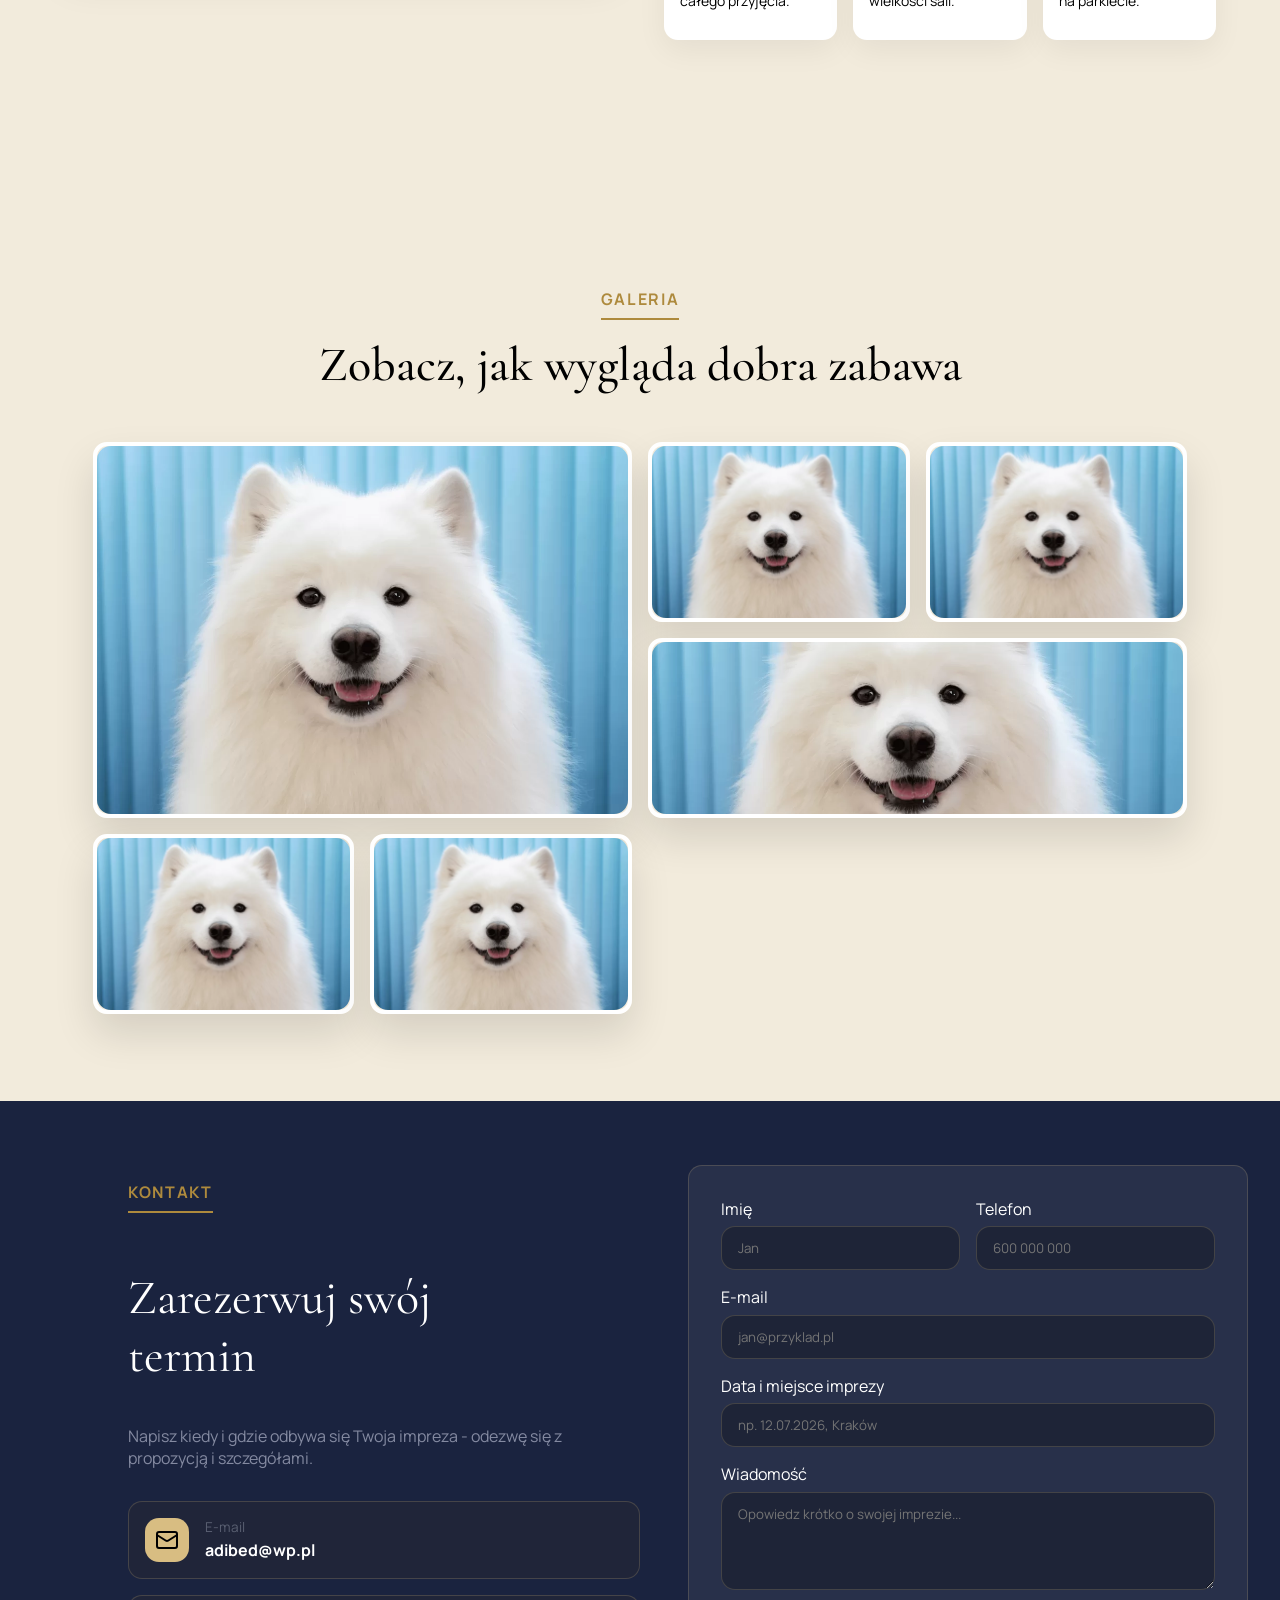
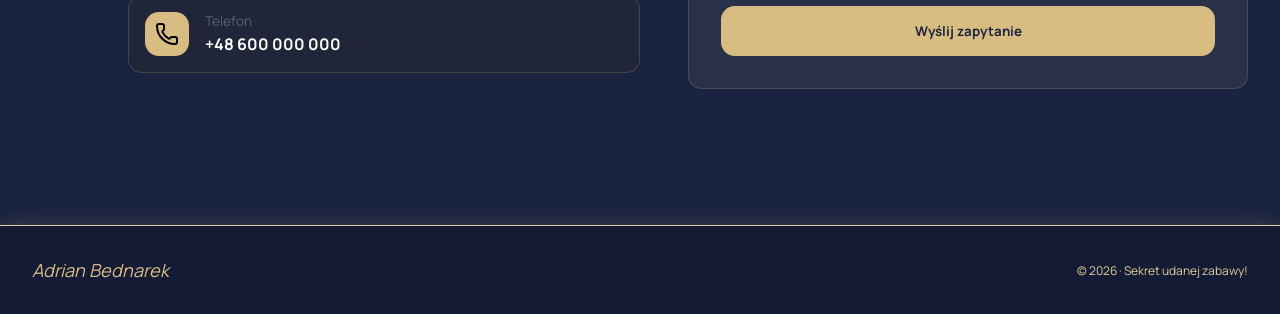
==== commit 0af4b661: "Refactored layout, header, contact form styles Restructured HTML to use semantic header/main/section" ====
--- a/dj-site.html
+++ b/dj-site.html
@@ -1,5 +1,5 @@
 <!doctype html>
-<html lang="en">
+<html lang="pl">
 	<head>
 		<title>Strona DJ</title>
 		<meta charset="UTF-8" />
@@ -19,221 +19,238 @@
 		<link rel="stylesheet" href="dj-site.css" />
 	</head>
 	<body>
-		<section id="home" class="hero-section">
-			<div class="header-section">
-				<div class="header-left">
-					<p class="logo">AB</p>
-					<h2 class="title">Adrian Bednarek</h2>
-				</div>
-				<div class="header-right">
-					<a href="#about-me">O mnie</a>
-					<a href="#gallery">Galeria</a>
-					<a href="#contact">Kontakt</a>
-				</div>
+		<header class="header-section">
+			<div class="header-left">
+				<a href="#home" class="logo">AB</a>
+				<a href="#home" class="title">Adrian Bednarek</a>
 			</div>
-			<div class="main">
-				<div class="main-left-section">
-					<p class="mini-title">DJ & KONDERANSJER NA WESELA</p>
-					<div class="motto">
-						<h1 class="motto-1">Wyjątkowy dzień zasługuje na</h1>
-						<h1 class="motto-2">wyjątkową zabawę</h1>
-					</div>
+			<nav class="header-right">
+				<a href="#about-me">O mnie</a>
+				<a href="#gallery">Galeria</a>
+				<a href="#contact">Kontakt</a>
+			</nav>
+		</header>
+		<main>
+			<section id="home" aria-labelledby="hero-heading" class="hero-section">
+				<div class="main">
+					<div class="main-left-section">
+						<p class="mini-title">dj & konferansjer na wesela</p>
+						<div class="motto">
+							<h1 id="hero-heading" class="motto">
+								Wyjątkowy dzień zasługuje na<span class="motto-accent">
+									wyjątkową zabawę</span
+								>
+							</h1>
+						</div>
+						<p class="description">
+							Prowadzę wesela oraz imprezy okolicznościowe z klasą i wyczuciem.
+							Muzyka, konferansjerka i dobra energia, dzięki którym parkiet nie
+							pustoszeje ani na chwilę.
+						</p>
+						<div class="main-buttons-section">
+							<a href="url" class="contact-button">Umów termin</a>
+							<a href="url" class="gallery-button">Zobacz galerię</a>
+						</div>
+					</div>
+					<div class="main-right-section">
+						<img src="photo1.png" alt="Photo of the DJ" class="photo" />
+					</div>
+				</div>
+				<div class="footer">
+					<div class="marquee-track">
+						<span class="marquee-item">
+							<span class="star">✦</span> Bale &amp; eventy
+							<span class="star">✦</span> Wesela
+							<span class="star">✦</span> Konferansjerka
+							<span class="star">✦</span> Pierwszy taniec
+							<span class="star">✦</span> Nagłośnienie
+							<span class="star">✦</span> Bale &amp; eventy
+							<span class="star">✦</span> Wesela
+							<span class="star">✦</span> Konferansjerka
+							<span class="star">✦</span> Pierwszy taniec
+							<span class="star">✦</span> Nagłośnienie
+						</span>
+						<span class="marquee-item">
+							<span class="star">✦</span> Bale &amp; eventy
+							<span class="star">✦</span> Wesela
+							<span class="star">✦</span> Konferansjerka
+							<span class="star">✦</span> Pierwszy taniec
+							<span class="star">✦</span> Nagłośnienie
+							<span class="star">✦</span> Bale &amp; eventy
+							<span class="star">✦</span> Wesela
+							<span class="star">✦</span> Konferansjerka
+							<span class="star">✦</span> Pierwszy taniec
+							<span class="star">✦</span> Nagłośnienie
+						</span>
+					</div>
+				</div>
+			</section>
+			<section
+				id="about-me"
+				aria-labelledby="about-me-heading"
+				class="page-section"
+			>
+				<div class="about-me-left-section">
+					<img src="photo1.png" alt="photo" />
+				</div>
+				<div class="about-me-right-section">
+					<p class="about-me-title">O mnie</p>
+					<h2 id="about-me-heading" class="about-me-motto">
+						Muzyka to połowa sukcesu. Reszta to
+						<span class="accent">dobra energia</span>.
+					</h2>
+					<p class="about-me-description">
+						Cześć! Nazywam się Adrian Bednarek i od ponad 30 lat prowadzę wesela
+						oraz imprezy okolicznościowe. Łączę rolę DJ-a i konferansjera - dbam
+						o świetną muzykę i o to, żeby parkiet nie pustoszał ani na chwilę.
+					</p>
+					<p class="about-me-description">
+						Elegancko, z wyczuciem i pełną kulturą - repertuar dobieram tak, aby
+						bawili się wszyscy goście, od najmłodszych po dziadków.
+					</p>
+					<div class="services">
+						<div class="service">
+							<h3 class="service-title">Konferansjerka</h3>
+							<p class="service-description">
+								Prowadzenie zabaw i płynny przebieg całego przyjęcia.
+							</p>
+						</div>
+						<div class="service">
+							<h3 class="service-title">Nagłośnienie</h3>
+							<p class="service-description">
+								Profesjonalny sprzęt dopasowany do wielkości sali.
+							</p>
+						</div>
+						<div class="service">
+							<h3 class="service-title">Oświetlenie</h3>
+							<p class="service-description">
+								Efektowne światła, które budują nastrój na parkiecie.
+							</p>
+						</div>
+					</div>
+				</div>
+			</section>
+			<section
+				id="gallery"
+				aria-labelledby="gallery-heading"
+				class="page-section"
+			>
+				<p class="gallery-title">Galeria</p>
+				<h2 id="gallery-heading">Zobacz, jak wygląda dobra zabawa</h2>
+				<div class="gallery-grid">
+					<div class="gallery-item big">
+						<img src="photo1.png" alt="photo" />
+					</div>
+					<div class="gallery-item">
+						<img src="photo1.png" alt="photo" />
+					</div>
+					<div class="gallery-item">
+						<img src="photo1.png" alt="photo" />
+					</div>
+					<div class="gallery-item wide">
+						<img src="photo1.png" alt="photo" />
+					</div>
+					<div class="gallery-item">
+						<img src="photo1.png" alt="photo" />
+					</div>
+					<div class="gallery-item">
+						<img src="photo1.png" alt="photo" />
+					</div>
+				</div>
+			</section>
+			<section
+				id="contact"
+				aria-labelledby="contact-heading"
+				class="page-section"
+			>
+				<div class="contact-left-section">
+					<p class="contact-title">Kontakt</p>
+					<h2 id="contact-heading">Zarezerwuj swój termin</h2>
 					<p class="description">
-						Prowadzę wesela oraz imprezy okolicznościowe z klasą i wyczuciem.
-						Muzyka, konferansjerka i dobra energia, dzięki którym parkiet nie
-						pustoszeje ani na chwilę.
+						Napisz kiedy i gdzie odbywa się Twoja impreza - odezwę się z
+						propozycją i szczegółami.
 					</p>
-					<div class="main-buttons-section">
-						<a href="url" class="contact-button">Umów termin</a>
-						<a href="url" class="gallery-button">Zobacz galerię</a>
-					</div>
-				</div>
-				<div class="main-right-section">
-					<img src="photo1.png" alt="Photo of the DJ" class="photo" />
-				</div>
-			</div>
-			<div class="footer">
-				<div class="marquee-track">
-					<span class="marquee-item">
-						<span class="star">✦</span> Bale &amp; eventy
-						<span class="star">✦</span> Wesela
-						<span class="star">✦</span> Konferansjerka
-						<span class="star">✦</span> Pierwszy taniec
-						<span class="star">✦</span> Nagłośnienie
-						<span class="star">✦</span> Bale &amp; eventy
-						<span class="star">✦</span> Wesela
-						<span class="star">✦</span> Konferansjerka
-						<span class="star">✦</span> Pierwszy taniec
-						<span class="star">✦</span> Nagłośnienie
-					</span>
-					<span class="marquee-item">
-						<span class="star">✦</span> Bale &amp; eventy
-						<span class="star">✦</span> Wesela
-						<span class="star">✦</span> Konferansjerka
-						<span class="star">✦</span> Pierwszy taniec
-						<span class="star">✦</span> Nagłośnienie
-						<span class="star">✦</span> Bale &amp; eventy
-						<span class="star">✦</span> Wesela
-						<span class="star">✦</span> Konferansjerka
-						<span class="star">✦</span> Pierwszy taniec
-						<span class="star">✦</span> Nagłośnienie
-					</span>
-				</div>
-			</div>
-		</section>
-		<section id="about-me" class="page-section">
-			<div class="about-me-left-section">
-				<img src="photo1.png" alt="photo" />
-			</div>
-			<div class="about-me-right-section">
-				<p class="about-me-title">O mnie</p>
-				<p class="about-me-motto">
-					Muzyka to połowa sukcesu. Reszta to
-					<span class="accent">dobra energia</span>.
-				</p>
-				<p class="about-me-description">
-					Cześć! Nazywam się Adrian Bednarek i od ponad 30 lat prowadzę wesela
-					oraz imprezy okolicznościowe. Łączę rolę DJ-a i konferansjera - dbam o
-					świetną muzykę i o to, żeby parkiet nie pustoszał ani na chwilę.
-				</p>
-				<p class="about-me-description">
-					Elegancko, z wyczuciem i pełną kulturą - repertuar dobieram tak, aby
-					bawili się wszyscy goście, od najmłodszych po dziadków.
-				</p>
-				<div class="services">
-					<div class="service">
-						<h3 class="service-title">Konferansjerka</h3>
-						<p class="service-description">
-							Prowadzenie zabaw i płynny przebieg całego przyjęcia.
-						</p>
-					</div>
-					<div class="service">
-						<h3 class="service-title">Nagłośnienie</h3>
-						<p class="service-description">
-							Profesjonalny sprzęt dopasowany do wielkości sali.
-						</p>
-					</div>
-					<div class="service">
-						<h3 class="service-title">Oświetlenie</h3>
-						<p class="service-description">
-							Efektowne światła, które budują nastrój na parkiecie.
-						</p>
-					</div>
-				</div>
-			</div>
-		</section>
-		<section id="gallery" class="page-section">
-			<p class="gallery-title">Galeria</p>
-			<h2>Zobacz, jak wygląda dobra zabawa</h2>
-			<div class="gallery-grid">
-				<div class="gallery-item big">
-					<img src="photo1.png" alt="photo" />
-				</div>
-				<div class="gallery-item">
-					<img src="photo1.png" alt="photo" />
-				</div>
-				<div class="gallery-item">
-					<img src="photo1.png" alt="photo" />
-				</div>
-				<div class="gallery-item wide">
-					<img src="photo1.png" alt="photo" />
-				</div>
-				<div class="gallery-item">
-					<img src="photo1.png" alt="photo" />
-				</div>
-				<div class="gallery-item">
-					<img src="photo1.png" alt="photo" />
-				</div>
-			</div>
-		</section>
-		<section id="contact" class="page-section">
-			<div class="contact-left-section">
-				<p class="contact-title">Kontakt</p>
-				<h2>Zarezerwuj swój termin</h2>
-				<p class="description">
-					Napisz kiedy i gdzie odbywa się Twoja impreza - odezwę się z
-					propozycją i szczegółami.
-				</p>
-				<a href="mailto:adibed@wp.pl" class="contact-card">
-					<span class="contact-card-icon">
-						<img src="mail.svg" alt="" class="icon" />
-					</span>
-					<div class="contact-card-text">
-						<span class="contact-card-label">E-mail</span>
-						<span class="contact-card-value">adibed@wp.pl</span>
-					</div>
-				</a>
-				<a href="tel:+48600000000" class="contact-card">
-					<span class="contact-card-icon">
-						<img src="phone.svg" alt="" class="icon" />
-					</span>
-					<div class="contact-card-text">
-						<span class="contact-card-label">Telefon</span>
-						<span class="contact-card-value">+48 600 000 000</span>
-					</div>
-				</a>
-			</div>
-			<div class="contact-right-section">
-				<form
-					class="contact-form"
-					action="https://api.web3forms.com/submit"
-					method="POST"
-				>
-					<input type="hidden" name="access_key" value="TWÓJ-KLUCZ" />
-					<div class="form-row">
+					<a href="mailto:adibed@wp.pl" class="contact-card">
+						<span class="contact-card-icon">
+							<img src="mail.svg" alt="" class="icon" />
+						</span>
+						<div class="contact-card-text">
+							<span class="contact-card-label">E-mail</span>
+							<span class="contact-card-value">adibed@wp.pl</span>
+						</div>
+					</a>
+					<a href="tel:+48600000000" class="contact-card">
+						<span class="contact-card-icon">
+							<img src="phone.svg" alt="" class="icon" />
+						</span>
+						<div class="contact-card-text">
+							<span class="contact-card-label">Telefon</span>
+							<span class="contact-card-value">+48 600 000 000</span>
+						</div>
+					</a>
+				</div>
+				<div class="contact-right-section">
+					<form
+						class="contact-form"
+						action="https://api.web3forms.com/submit"
+						method="POST"
+					>
+						<input type="hidden" name="access_key" value="TWÓJ-KLUCZ" />
+						<div class="form-row">
+							<div class="form-field">
+								<label for="name">Imię</label>
+								<input
+									type="text"
+									id="name"
+									name="imie"
+									placeholder="Jan"
+									required
+								/>
+							</div>
+							<div class="form-field">
+								<label for="phone">Telefon</label>
+								<input
+									type="tel"
+									id="phone"
+									name="telefon"
+									placeholder="600 000 000"
+									required
+								/>
+							</div>
+						</div>
 						<div class="form-field">
-							<label for="name">Imię</label>
+							<label for="email">E-mail</label>
+							<input
+								type="email"
+								id="email"
+								name="email"
+								placeholder="jan@przyklad.pl"
+								required
+							/>
+						</div>
+						<div class="form-field">
+							<label for="event">Data i miejsce imprezy</label>
 							<input
 								type="text"
-								id="name"
-								name="imie"
-								placeholder="Jan"
-								required
+								id="event"
+								name="data_miejsce"
+								placeholder="np. 12.07.2026, Kraków"
 							/>
 						</div>
 						<div class="form-field">
-							<label for="phone">Telefon</label>
-							<input
-								type="tel"
-								id="phone"
-								name="telefon"
-								placeholder="600 000 000"
-								required
-							/>
-						</div>
-					</div>
-					<div class="form-field">
-						<label for="email">E-mail</label>
-						<input
-							type="email"
-							id="email"
-							name="email"
-							placeholder="jan@przyklad.pl"
-							required
-						/>
-					</div>
-					<div class="form-field">
-						<label for="event">Data i miejsce imprezy</label>
-						<input
-							type="text"
-							id="event"
-							name="data_miejsce"
-							placeholder="np. 12.07.2026, Kraków"
-						/>
-					</div>
-					<div class="form-field">
-						<label for="message">Wiadomość</label>
-						<textarea
-							id="message"
-							name="wiadomosc"
-							rows="4"
-							placeholder="Opowiedz krótko o swojej imprezie..."
-						></textarea>
-					</div>
-					<button type="submit">Wyślij zapytanie</button>
-				</form>
-			</div>
-		</section>
+							<label for="message">Wiadomość</label>
+							<textarea
+								id="message"
+								name="wiadomosc"
+								rows="4"
+								placeholder="Opowiedz krótko o swojej imprezie..."
+							></textarea>
+						</div>
+						<button type="submit">Wyślij zapytanie</button>
+					</form>
+				</div>
+			</section>
+		</main>
 		<footer class="site-footer">
 			<p class="site-footer-name">Adrian Bednarek</p>
 			<p class="site-footer-copy">© 2026 · Sekret udanej zabawy!</p>
--- a/dj-site.css
+++ b/dj-site.css
@@ -9,6 +9,11 @@
 	--text-color: #2b2c34;
 	--text-color-gray: #5a6072;
 	--footer-background: #141b34;
+	--darker-background: #1e2437;
+	--form-color: #28304a;
+	--border-lighter: rgba(216, 189, 130, 0.2);
+	--header-height: 88px;
+	--footer-height: 88px;
 }
 
 * {
@@ -22,6 +27,7 @@
 body {
 	margin: 0;
 	font-family: "Manrope", sans-serif;
+	background-color: var(--dark-background);
 }
 
 h1,
@@ -34,6 +40,10 @@
 	font-weight: 500;
 }
 
+section {
+	scroll-margin-top: var(--header-height);
+}
+
 .page-section {
 	min-height: 100vh;
 }
@@ -42,7 +52,7 @@
 	position: relative;
 	z-index: 0;
 	background-color: var(--dark-background);
-	min-height: 100vh;
+	min-height: calc(100vh - var(--header-height));
 	display: flex;
 	flex-direction: column;
 }
@@ -74,12 +84,21 @@
 	width: 100%;
 	border-bottom: 1px solid var(--contrast-color-lighter);
 	box-shadow: 0 8px 24px rgba(216, 189, 130, 0.4);
+	padding: 1.5rem;
+	position: sticky;
+	top: 0;
+	z-index: 10;
+	background-color: rgb(from var(--dark-background) r g b / 0.85);
+	backdrop-filter: blur(8px);
 }
 
 .logo {
-	justify-self: left;
+	display: inline-flex;
+	align-items: center;
+	justify-content: center;
+	width: 2.5rem;
+	height: 2.5rem;
 	border: 0.01rem solid var(--contrast-color);
-	padding: 0.5rem;
 	border-radius: 30%;
 	color: var(--contrast-color);
 }
@@ -93,7 +112,7 @@
 	display: flex;
 	align-items: center;
 	gap: 1rem;
-	padding: 0 0 0 3rem;
+	padding: 0 0 0;
 }
 
 .header-right {
@@ -128,6 +147,7 @@
 	align-items: center;
 	gap: 1rem;
 	color: var(--contrast-color);
+	text-transform: uppercase;
 }
 
 .mini-title::before {
@@ -137,19 +157,15 @@
 	background-color: var(--contrast-color);
 }
 
-.motto-1,
-.motto-2 {
+.motto {
+	color: white;
+	max-width: 10ch;
 	font-size: 3.5rem;
 	margin: 0;
 	font-weight: 500;
 }
 
-.motto-1 {
-	color: white;
-	max-width: 10ch;
-}
-
-.motto-2 {
+.motto-accent {
 	color: var(--contrast-color-lighter);
 	font-style: italic;
 	max-width: 10ch;
@@ -389,8 +405,9 @@
 #contact {
 	background-color: var(--dark-background);
 	display: flex;
-	align-items: top;
-	padding: 4rem;
+	align-items: flex-start;
+	padding: 4rem 2rem 4rem 8rem;
+	min-height: calc(100vh - var(--header-height) - var(--footer-height));
 }
 
 .contact-left-section {
@@ -430,11 +447,13 @@
 	display: flex;
 	align-items: center;
 	border-radius: 14px;
-	border: 1px solid var(--contrast-color-lighter);
+	border: 1px solid var(--border-lighter);
 	background-color: var(--gray-blue);
 	text-decoration: none;
 	gap: 1rem;
 	padding: 1rem;
+	max-width: 32rem;
+	margin-top: 1rem;
 }
 
 .contact-card-icon {
@@ -468,6 +487,54 @@
 	display: flex;
 	flex-direction: column;
 	gap: 1rem;
+	background-color: var(--form-color);
+	border: 1px solid var(--border-lighter);
+	border-radius: 14px;
+	padding: 2rem;
+	max-width: 48rem;
+}
+
+.form-row {
+	display: flex;
+	gap: 1rem;
+}
+
+.form-field {
+	display: flex;
+	flex-direction: column;
+	gap: 0.4rem;
+	flex: 1;
+}
+
+.contact-form {
+	resize: vertical;
+}
+
+.contact-form input,
+.contact-form textarea {
+	width: 100%;
+	padding: 0.75rem 1rem;
+	border-radius: 14px;
+	border: 0.1px solid var(--border-lighter);
+	background-color: var(--darker-background);
+	color: white;
+	font-family: inherit;
+}
+
+.contact-form label {
+	font-size: 1rem;
+	color: white;
+}
+
+.contact-form button {
+	padding: 1rem;
+	border: none;
+	border-radius: 14px;
+	background-color: var(--contrast-color);
+	color: var(--dark-background);
+	font-family: inherit;
+	font-weight: bold;
+	cursor: pointer;
 }
 
 .site-footer {
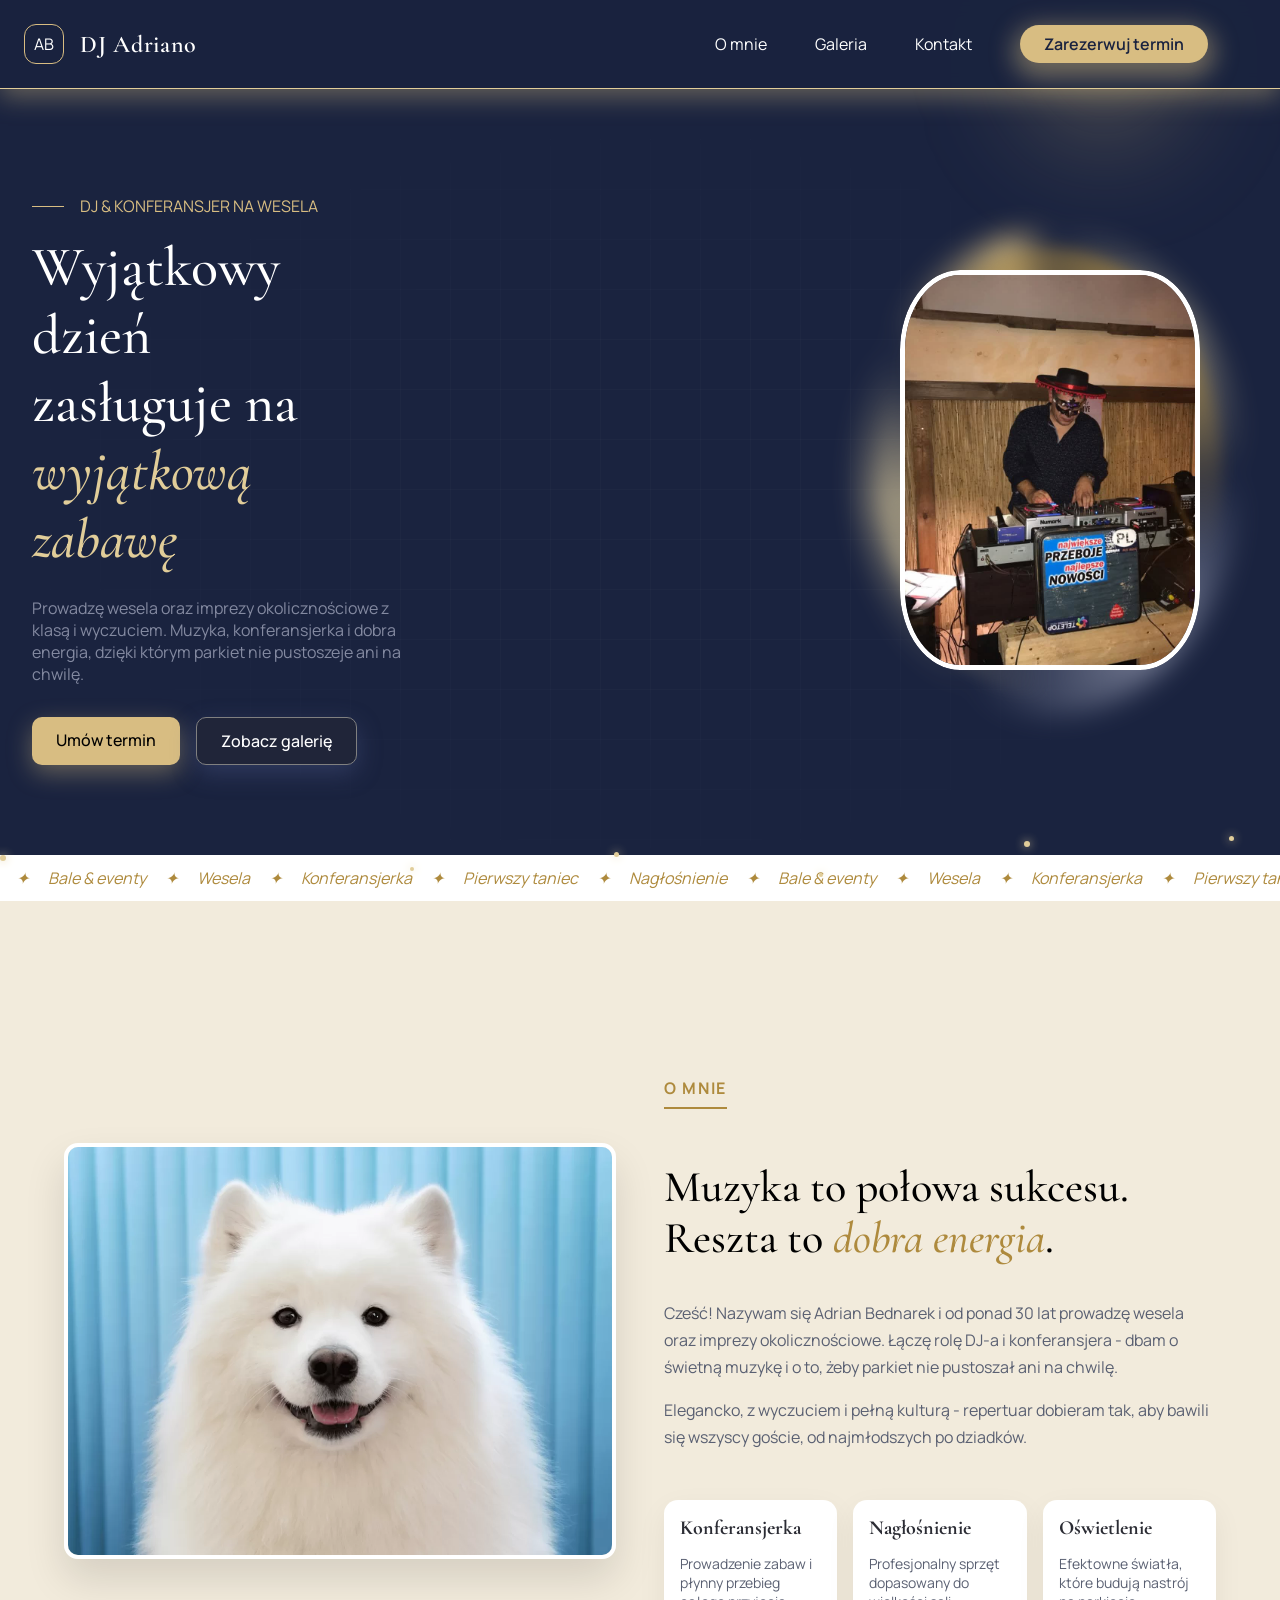
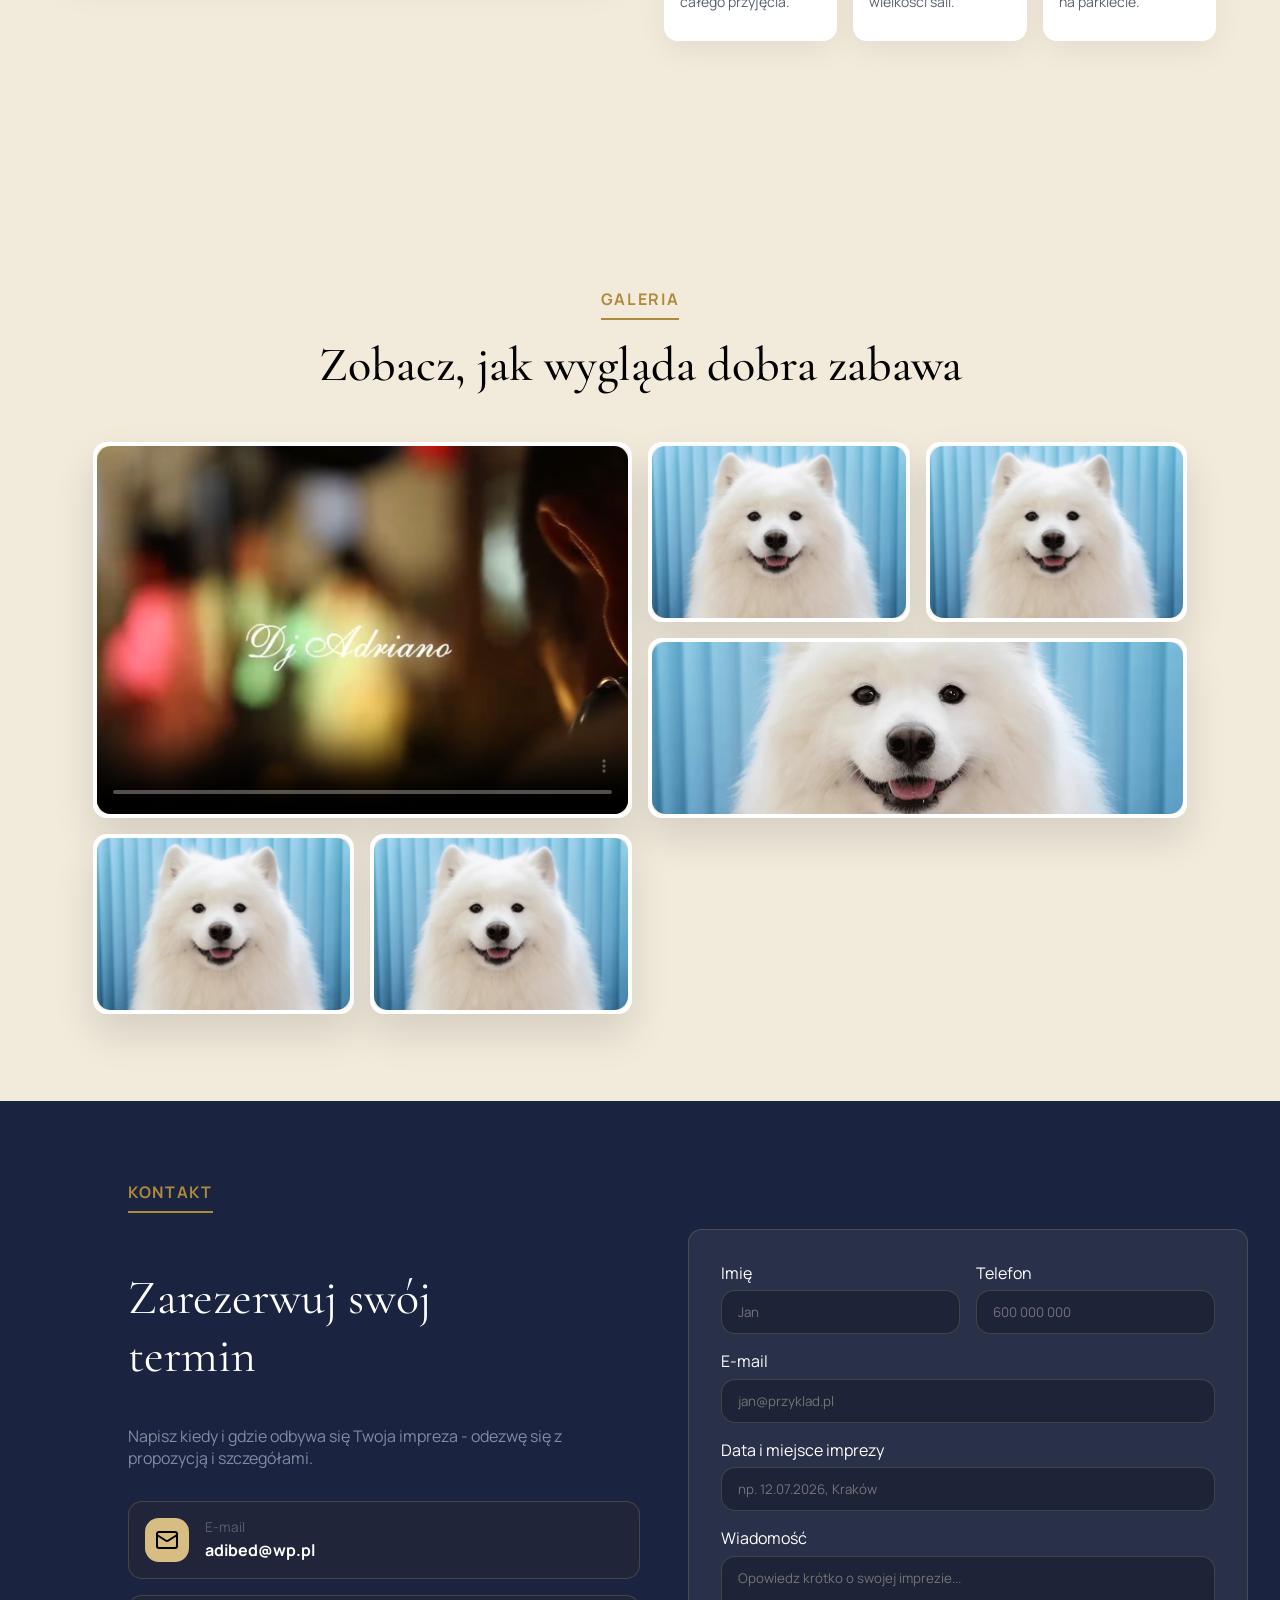
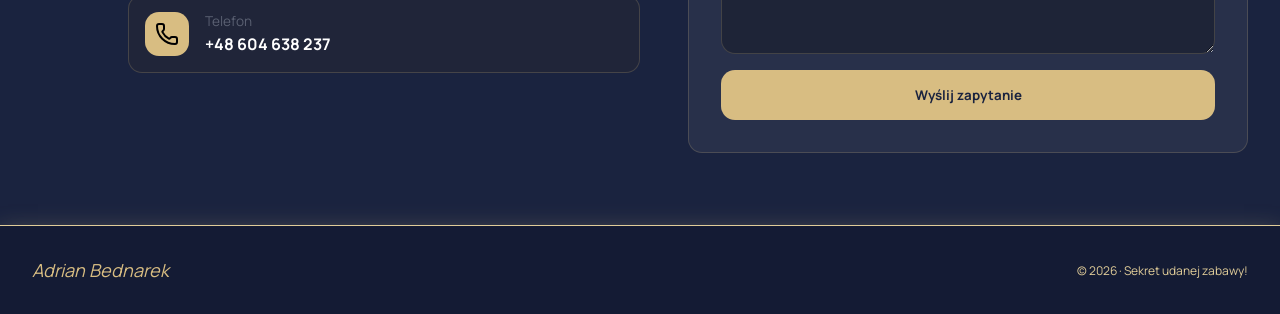
==== commit 5c5d507a: "Add promo video, images and UI polish Added promotional video and thumbnails (DJ Adriano Promotion V" ====
--- a/dj-site.html
+++ b/dj-site.html
@@ -22,16 +22,24 @@
 		<header class="header-section">
 			<div class="header-left">
 				<a href="#home" class="logo">AB</a>
-				<a href="#home" class="title">Adrian Bednarek</a>
+				<a href="#home" class="title">DJ Adriano</a>
 			</div>
 			<nav class="header-right">
 				<a href="#about-me">O mnie</a>
 				<a href="#gallery">Galeria</a>
 				<a href="#contact">Kontakt</a>
+				<a href="#contact" class="reservation-button">Zarezerwuj termin</a>
 			</nav>
 		</header>
 		<main>
 			<section id="home" aria-labelledby="hero-heading" class="hero-section">
+				<div class="hero-sun"></div>
+				<span class="dot"></span>
+				<span class="dot"></span>
+				<span class="dot"></span>
+				<span class="dot"></span>
+				<span class="dot"></span>
+				<span class="dot"></span>
 				<div class="main">
 					<div class="main-left-section">
 						<p class="mini-title">dj & konferansjer na wesela</p>
@@ -53,7 +61,11 @@
 						</div>
 					</div>
 					<div class="main-right-section">
-						<img src="photo1.png" alt="Photo of the DJ" class="photo" />
+						<div class="photo-frame">
+							<div class="photo-shine">
+								<img src="dj-zdjecie-1.png" alt="Zdjęcie DJ-a" class="photo" />
+							</div>
+						</div>
 					</div>
 				</div>
 				<div class="footer">
@@ -91,7 +103,7 @@
 				class="page-section"
 			>
 				<div class="about-me-left-section">
-					<img src="photo1.png" alt="photo" />
+					<img src="photo1.png" alt="Zdjęcie" />
 				</div>
 				<div class="about-me-right-section">
 					<p class="about-me-title">O mnie</p>
@@ -139,22 +151,23 @@
 				<h2 id="gallery-heading">Zobacz, jak wygląda dobra zabawa</h2>
 				<div class="gallery-grid">
 					<div class="gallery-item big">
-						<img src="photo1.png" alt="photo" />
-					</div>
-					<div class="gallery-item">
-						<img src="photo1.png" alt="photo" />
-					</div>
-					<div class="gallery-item">
-						<img src="photo1.png" alt="photo" />
+						<video src="DJ Adriano Promotion Video.mp4" controls class="video" poster="miniatura.png" width="600" alt="Filmik promocyjny DJ Adriano">
+							Twoja przeglądarka nie obsługuje wideo.
+					</div>
+					<div class="gallery-item">
+						<img src="photo1.png" alt="Zdjęcie" />
+					</div>
+					<div class="gallery-item">
+						<img src="photo1.png" alt="Zdjęcie" />
 					</div>
 					<div class="gallery-item wide">
-						<img src="photo1.png" alt="photo" />
-					</div>
-					<div class="gallery-item">
-						<img src="photo1.png" alt="photo" />
-					</div>
-					<div class="gallery-item">
-						<img src="photo1.png" alt="photo" />
+						<img src="photo1.png" alt="Zdjęcie" />
+					</div>
+					<div class="gallery-item">
+						<img src="photo1.png" alt="Zdjęcie" />
+					</div>
+					<div class="gallery-item">
+						<img src="photo1.png" alt="Zdjęcie" />
 					</div>
 				</div>
 			</section>
@@ -172,20 +185,20 @@
 					</p>
 					<a href="mailto:adibed@wp.pl" class="contact-card">
 						<span class="contact-card-icon">
-							<img src="mail.svg" alt="" class="icon" />
+							<img src="mail.svg" alt="Ikonka maila" class="icon" />
 						</span>
 						<div class="contact-card-text">
 							<span class="contact-card-label">E-mail</span>
 							<span class="contact-card-value">adibed@wp.pl</span>
 						</div>
 					</a>
-					<a href="tel:+48600000000" class="contact-card">
+					<a href="tel:+48604638237" class="contact-card">
 						<span class="contact-card-icon">
-							<img src="phone.svg" alt="" class="icon" />
+							<img src="phone.svg" alt="Ikonka telefonu" class="icon" />
 						</span>
 						<div class="contact-card-text">
 							<span class="contact-card-label">Telefon</span>
-							<span class="contact-card-value">+48 600 000 000</span>
+							<span class="contact-card-value">+48 604 638 237</span>
 						</div>
 					</a>
 				</div>
@@ -195,7 +208,11 @@
 						action="https://api.web3forms.com/submit"
 						method="POST"
 					>
-						<input type="hidden" name="access_key" value="TWÓJ-KLUCZ" />
+						<input
+							type="hidden"
+							name="access_key"
+							value="c7bb6c0c-be42-4643-9b4a-5145f0cf127e"
+						/>
 						<div class="form-row">
 							<div class="form-field">
 								<label for="name">Imię</label>
--- a/dj-site.css
+++ b/dj-site.css
@@ -4,6 +4,7 @@
 	--contrast-color: #d8bd82;
 	--contrast-color-darker: hsl(41, 48%, 46%);
 	--contrast-color-lighter: #e1cd99;
+	--contrast-color-80: #f0dca688;
 	--blue: #848aa1;
 	--gray-blue: #202539;
 	--text-color: #2b2c34;
@@ -57,6 +58,23 @@
 	flex-direction: column;
 }
 
+.hero-sun {
+	position: absolute;
+	top: 0;
+	right: 4%; /* mniej więcej pod przyciskiem */
+	transform: translateY(-60%); /* część światła "wychodzi" spod nagłówka */
+	width: 250px;
+	height: 250px;
+	background: radial-gradient(
+		ellipse at center,
+		rgba(216, 189, 130, 0.4),
+		transparent 65%
+	);
+	filter: blur(50px);
+	z-index: 0; /* nad tłem hero, pod treścią */
+	pointer-events: none;
+}
+
 .hero-section::before {
 	content: "";
 	position: absolute;
@@ -88,7 +106,7 @@
 	position: sticky;
 	top: 0;
 	z-index: 10;
-	background-color: rgb(from var(--dark-background) r g b / 0.85);
+	background-color: rgb(from var(--dark-background) r g b / 0.95);
 	backdrop-filter: blur(8px);
 }
 
@@ -105,7 +123,10 @@
 
 .title {
 	color: white;
-	font-weight: 100;
+	font-family: "Cormorant Garamond", serif;
+	font-size: 1.5rem;
+	font-weight: 600;
+	letter-spacing: 0.03em;
 }
 
 .header-left {
@@ -127,11 +148,31 @@
 	text-decoration: none;
 }
 
+.header-section a.reservation-button {
+	color: var(--dark-background);
+	font-weight: 600;
+}
+
+.reservation-button {
+	background-color: var(--contrast-color);
+	position: relative;
+	padding: 0.5rem 1.5rem 0.5rem 1.5rem;
+	display: inline-block;
+	border-radius: 20px;
+	box-shadow: 0 8px 24px 7px rgba(216, 189, 130, 0.45);
+	transition: box-shadow 0.3s;
+}
+
+.reservation-button:hover {
+	box-shadow: 0 8px 32px rgba(216, 189, 130, 0.6);
+}
+
 .main {
 	flex: 1;
 	display: flex;
 	align-items: center;
-	justify-content: space-between;
+	justify-content: center;
+	gap: 30rem;
 }
 
 .main-left-section {
@@ -140,6 +181,105 @@
 
 .main-right-section {
 	padding: 0 5rem 0 0;
+}
+
+.photo {
+	width: 300px;
+	height: 400px;
+	border: 5px solid white;
+	border-radius: 20%;
+}
+
+.photo-frame {
+	position: relative;
+	z-index: 0;
+	display: inline-block;
+}
+
+@keyframes ringSpin {
+	to {
+		transform: rotate(360deg);
+	}
+}
+
+.photo-frame::before {
+	content: "";
+	position: absolute;
+	inset: -40px;
+	border-radius: 50%;
+	z-index: -1;
+	background: conic-gradient(
+		from 0deg,
+		transparent 0deg,
+		var(--contrast-color-80) 40deg,
+		transparent 90deg,
+		var(--blue) 150deg,
+		transparent 200deg,
+		var(--contrast-color-80) 260deg,
+		transparent 310deg,
+		var(--contrast-color) 350deg,
+		transparent 360deg
+	);
+	filter: blur(14px);
+	opacity: 0.85;
+	animation: ringSpin 14s linear infinite;
+	pointer-events: none;
+}
+
+.photo-frame::after {
+	content: "";
+	position: absolute;
+	inset: -22px;
+	border-radius: 50%;
+	z-index: -1;
+	background: conic-gradient(
+		from 180deg,
+		transparent,
+		var(--contrast-color-80),
+		transparent 120deg,
+		var(--contrast-color-darker),
+		transparent 300deg
+	);
+	filter: blur(8px);
+	opacity: 0.7;
+	animation: ringSpin 9s linear infinite reverse;
+	pointer-events: none;
+}
+
+@keyframes shine {
+	0% {
+		transform: translateX(-120%) rotate(8deg);
+	}
+	60%,
+	100% {
+		transform: translateX(220%) rotate(8deg);
+	}
+}
+
+.photo-shine {
+	position: relative;
+	overflow: hidden;
+	border-radius: 20%;
+	display: inline-block;
+	line-height: 0;
+}
+
+.photo-shine::after {
+	content: "";
+	position: absolute;
+	top: -40%;
+	left: 0;
+	width: 55%;
+	height: 180%;
+	background: linear-gradient(
+		90deg,
+		transparent,
+		rgba(255, 255, 255, 0.4),
+		transparent
+	);
+	transform: translateX(-120%) rotate(8deg);
+	animation: shine 6.5s ease-in-out infinite;
+	pointer-events: none;
 }
 
 .mini-title {
@@ -177,13 +317,6 @@
 	margin: 1.5rem 0 2rem 0;
 }
 
-.photo {
-	width: 300px;
-	height: 400px;
-	border: 5px solid white;
-	border-radius: 20%;
-}
-
 .main-buttons-section {
 	display: flex;
 	gap: 1rem;
@@ -211,7 +344,88 @@
 .gallery-button {
 	background-color: var(--gray-blue);
 	color: white;
+	box-shadow: 0 8px 24px rgba(80, 93, 143, 0.4);
+	transition: box-shadow 0.3s;
 	border: 0.01rem solid gray;
+}
+
+.gallery-button:hover {
+	box-shadow: 0 8px 32px rgba(80, 93, 143, 0.6);
+}
+
+@keyframes drift {
+	0% {
+		transform: translateY(0);
+		opacity: 0;
+	}
+	12% {
+		opacity: 0.9;
+	}
+	88% {
+		opacity: 0.9;
+	}
+	100% {
+		transform: translateY(-140px);
+		opacity: 0;
+	}
+}
+
+.dot {
+	position: absolute;
+	bottom: 40px;
+	width: 6px;
+	height: 6px;
+	border-radius: 50%;
+	background: var(--contrast-color-lighter);
+	box-shadow: 0 0 10px var(--contrast-color-lighter);
+	pointer-events: none;
+	animation: drift 8s ease-in-out infinite;
+}
+
+.dot:nth-child(1) {
+	left: 16%;
+	bottom: 40px;
+	animation-duration: 8s;
+	animation-delay: 0s;
+}
+
+.dot:nth-child(2) {
+	left: 32%;
+	bottom: 30px;
+	animation-duration: 10s;
+	animation-delay: 0.9s;
+	width: 4px;
+	height: 4px;
+}
+.dot:nth-child(3) {
+	left: 48%;
+	bottom: 44px;
+	animation-duration: 9s;
+	animation-delay: 1.8s;
+	width: 5px;
+	height: 5px;
+}
+.dot:nth-child(4) {
+	left: 64%;
+	bottom: 24px;
+	animation-duration: 11s;
+	animation-delay: 0.5s;
+	width: 4px;
+	height: 4px;
+}
+.dot:nth-child(5) {
+	left: 80%;
+	bottom: 54px;
+	animation-duration: 9.5s;
+	animation-delay: 2.4s;
+}
+.dot:nth-child(6) {
+	left: 96%;
+	bottom: 60px;
+	animation-duration: 7s;
+	animation-delay: 1.2s;
+	width: 5px;
+	height: 5px;
 }
 
 .footer {
@@ -321,16 +535,27 @@
 	margin: 2rem 0 0 0;
 	border-radius: 14px;
 	box-shadow: 0 10px 30px rgba(0, 0, 0, 0.06);
+	transition:
+		transform 0.3s ease,
+		box-shadow 0.3s ease;
+}
+
+.service:hover {
+	transform: translateY(-8px);
+	box-shadow: 0 20px 40px rgba(0, 0, 0, 0.15);
 }
 
 .service-title {
 	color: var(--text-color);
 	margin: 0 0 0.5rem 0;
+	font-size: 20px;
+	font-weight: bold;
 }
 
 .service-description {
 	font-size: 14px;
 	max-width: 16ch;
+	color: var(--text-color-gray);
 }
 
 #gallery {
@@ -383,6 +608,14 @@
 	border: 4px solid white;
 	border-radius: 14px;
 	box-shadow: 0 20px 40px rgba(0, 0, 0, 0.12);
+	transition:
+		transform 0.3s ease,
+		box-shadow 0.3s ease;
+}
+
+.gallery-item:hover {
+	transform: translateY(-8px);
+	box-shadow: 0 20px 40px rgba(0, 0, 0, 0.15);
 }
 
 .big {
@@ -395,7 +628,8 @@
 	grid-row: 2;
 }
 
-.gallery-item img {
+.gallery-item img,
+.gallery-item video {
 	width: 100%;
 	height: 100%;
 	object-fit: cover;
@@ -415,6 +649,7 @@
 }
 
 .contact-right-section {
+	margin-top: 4rem;
 	flex: 1;
 }
 
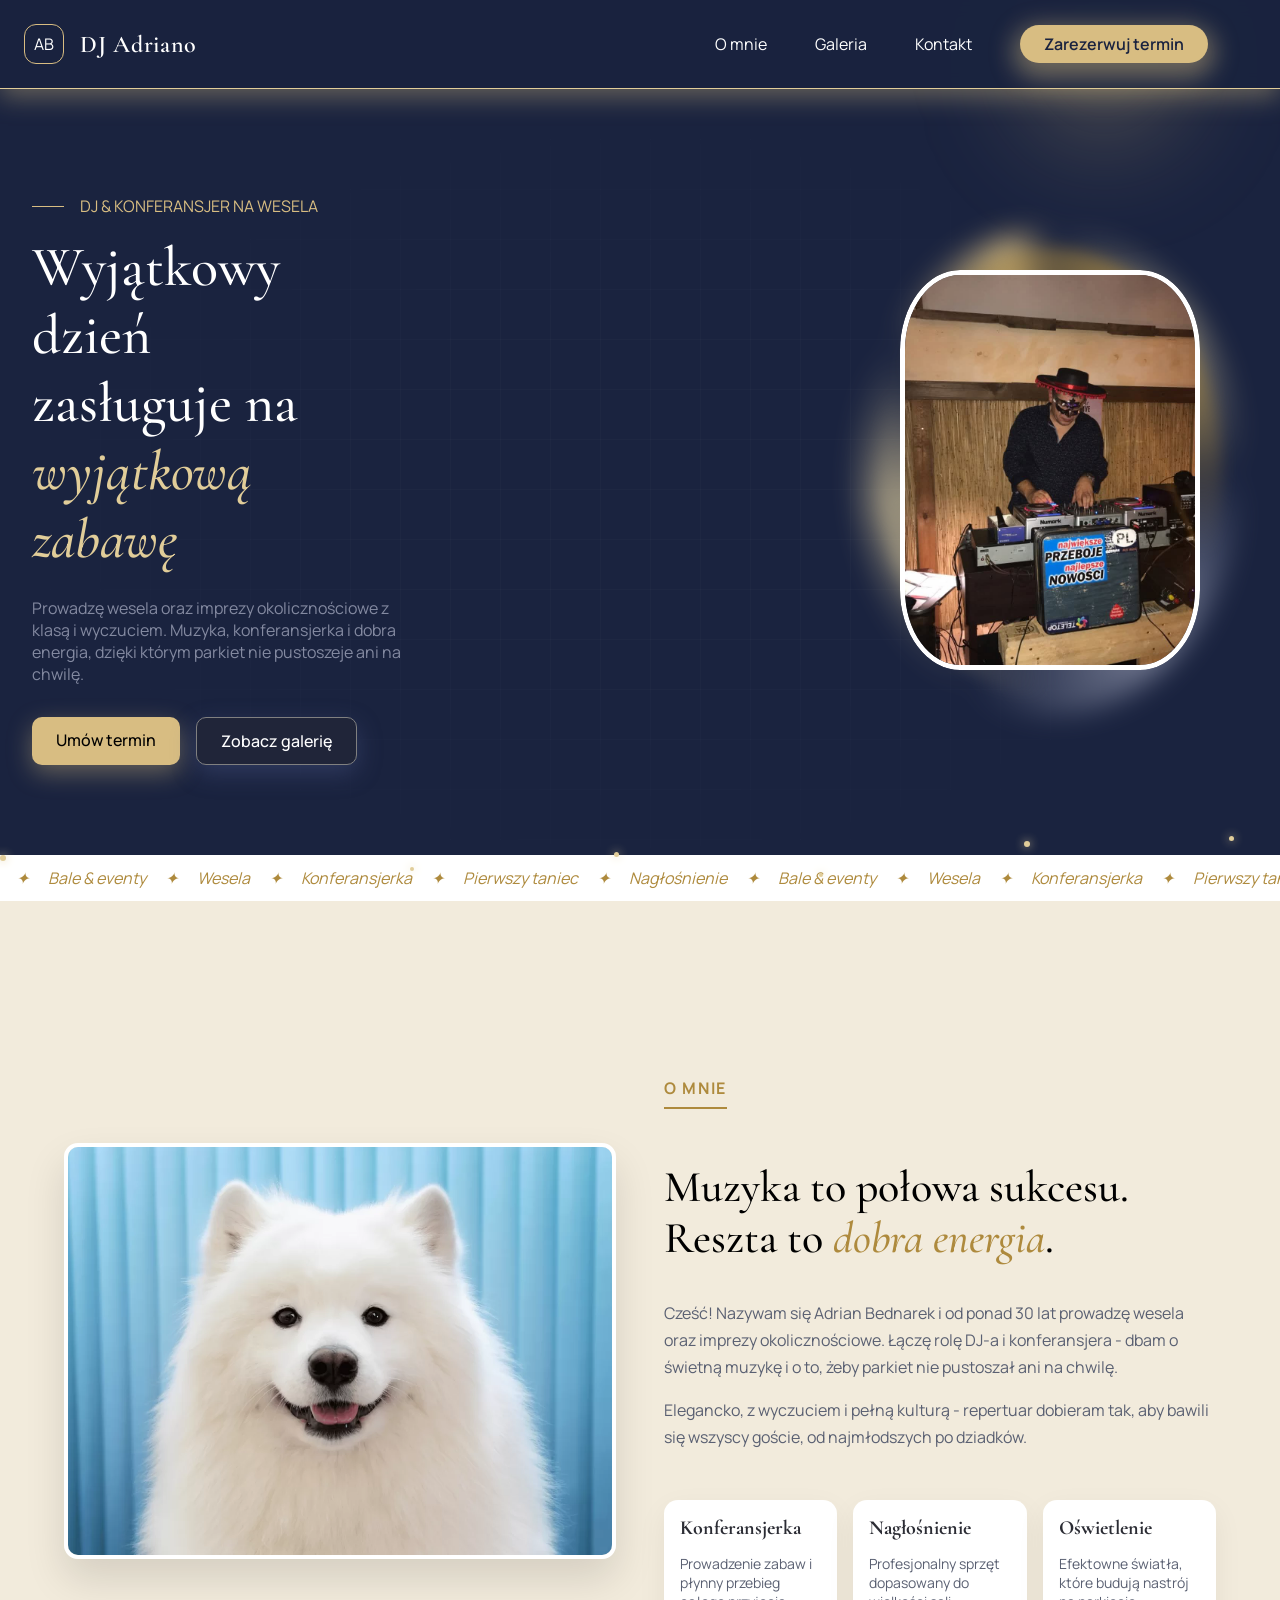
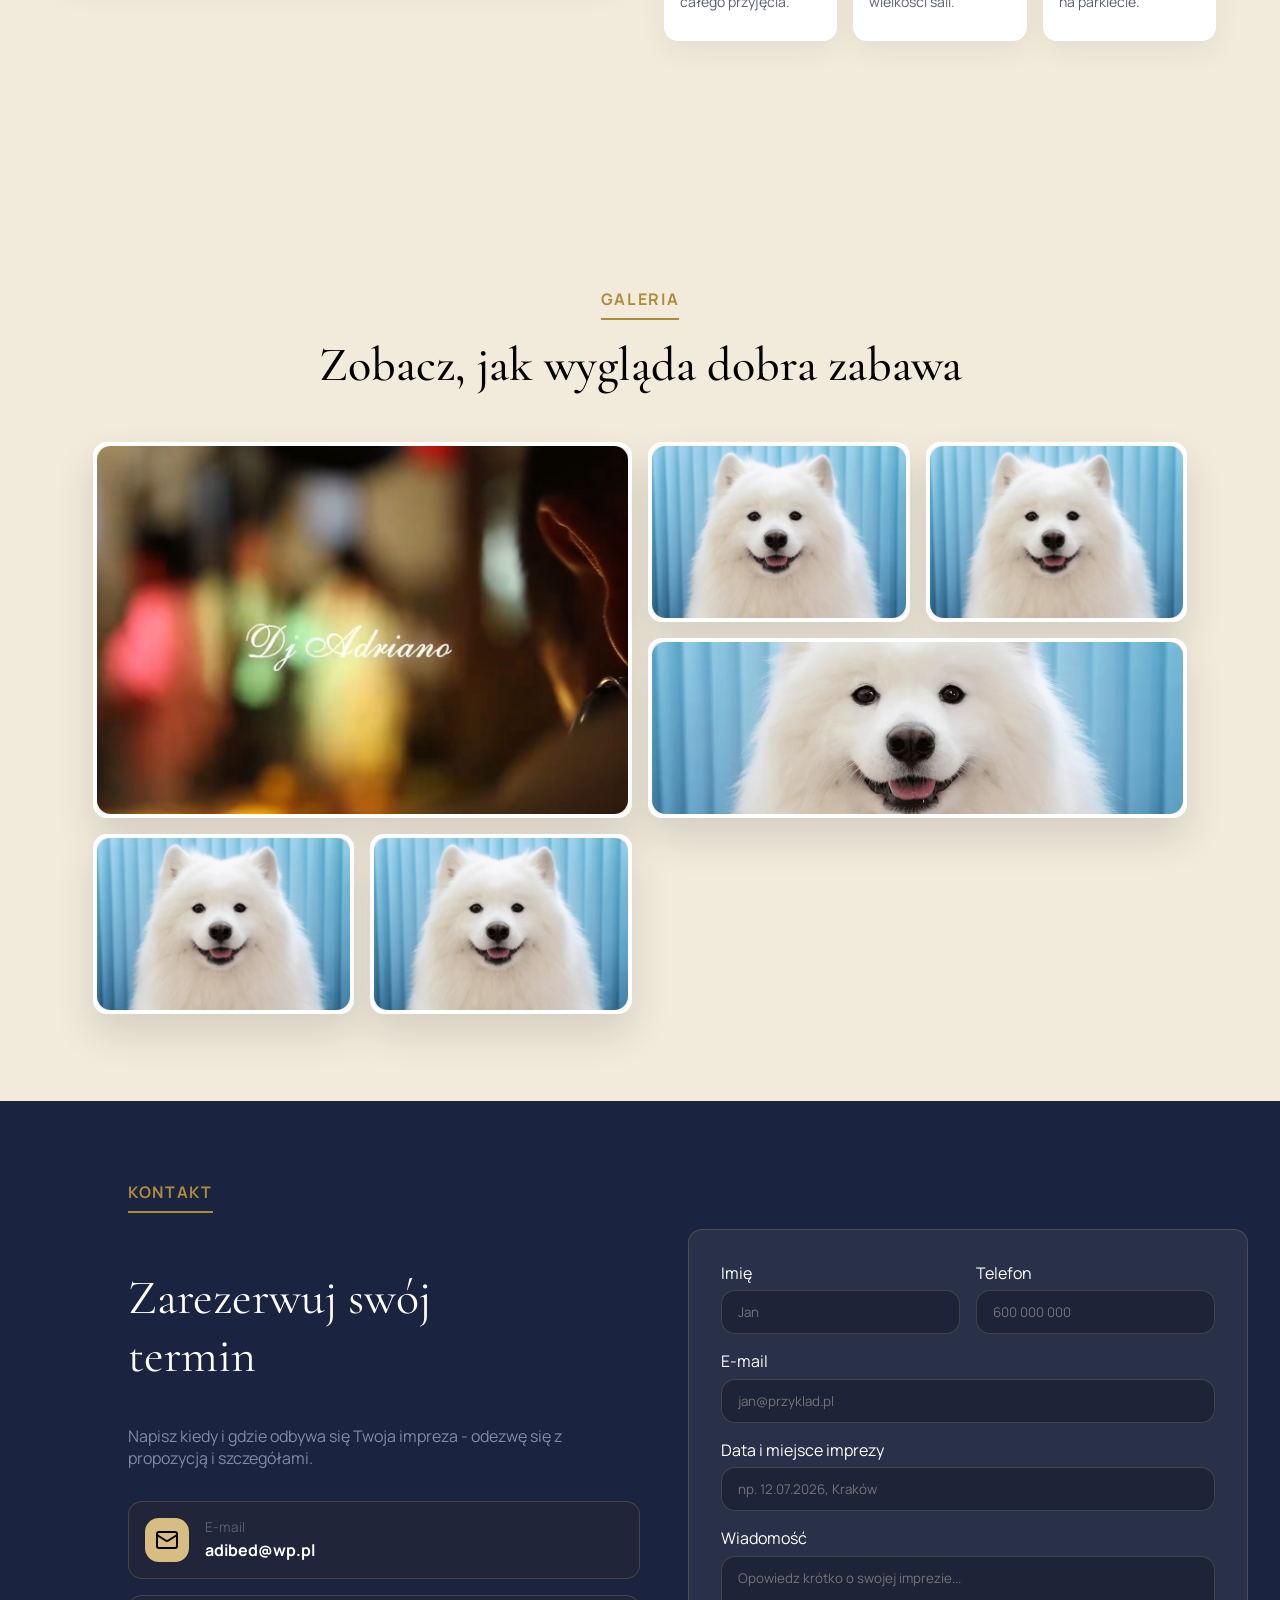
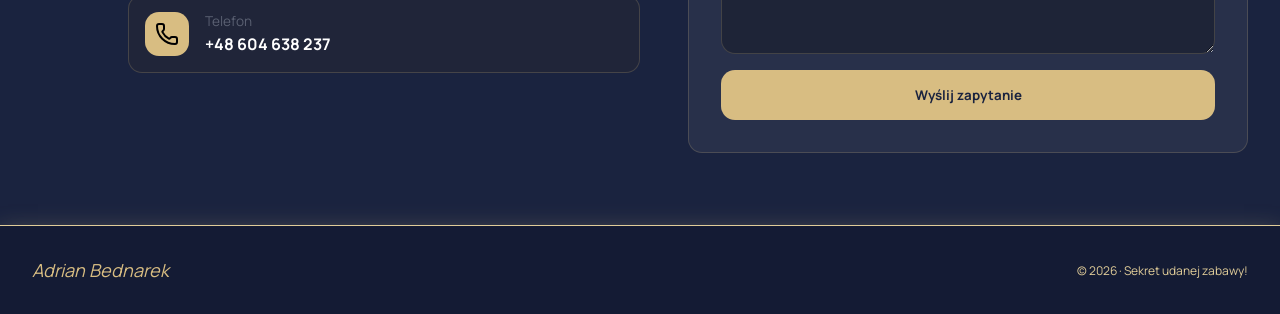
==== commit a042cc09: "Autoplay promo video and accessibility fixes Updated dj-site.html: enabled autoplay, mute and loop o" ====
--- a/dj-site.html
+++ b/dj-site.html
@@ -63,7 +63,11 @@
 					<div class="main-right-section">
 						<div class="photo-frame">
 							<div class="photo-shine">
-								<img src="dj-zdjecie-1.png" alt="Zdjęcie DJ-a" class="photo" />
+								<img
+									src="assets/dj-zdjecie-1.png"
+									alt="Zdjęcie DJ-a"
+									class="photo"
+								/>
 							</div>
 						</div>
 					</div>
@@ -103,7 +107,7 @@
 				class="page-section"
 			>
 				<div class="about-me-left-section">
-					<img src="photo1.png" alt="Zdjęcie" />
+					<img src="assets/photo1.png" alt="Zdjęcie" />
 				</div>
 				<div class="about-me-right-section">
 					<p class="about-me-title">O mnie</p>
@@ -151,23 +155,33 @@
 				<h2 id="gallery-heading">Zobacz, jak wygląda dobra zabawa</h2>
 				<div class="gallery-grid">
 					<div class="gallery-item big">
-						<video src="DJ Adriano Promotion Video.mp4" controls class="video" poster="miniatura.png" width="600" alt="Filmik promocyjny DJ Adriano">
+						<video
+							src="assets/DJ Adriano Promotion Video.mp4"
+							autoplay
+							muted
+							loop
+							aria-label="Filmik promocyjny DJ Adriano"
+							class="video"
+							poster="assets/miniatura.png"
+							width="600"
+						>
 							Twoja przeglądarka nie obsługuje wideo.
-					</div>
-					<div class="gallery-item">
-						<img src="photo1.png" alt="Zdjęcie" />
-					</div>
-					<div class="gallery-item">
-						<img src="photo1.png" alt="Zdjęcie" />
+						</video>
+					</div>
+					<div class="gallery-item">
+						<img src="assets/photo1.png" alt="Zdjęcie" />
+					</div>
+					<div class="gallery-item">
+						<img src="assets/photo1.png" alt="Zdjęcie" />
 					</div>
 					<div class="gallery-item wide">
-						<img src="photo1.png" alt="Zdjęcie" />
-					</div>
-					<div class="gallery-item">
-						<img src="photo1.png" alt="Zdjęcie" />
-					</div>
-					<div class="gallery-item">
-						<img src="photo1.png" alt="Zdjęcie" />
+						<img src="assets/photo1.png" alt="Zdjęcie" />
+					</div>
+					<div class="gallery-item">
+						<img src="assets/photo1.png" alt="Zdjęcie" />
+					</div>
+					<div class="gallery-item">
+						<img src="assets/photo1.png" alt="Zdjęcie" />
 					</div>
 				</div>
 			</section>
